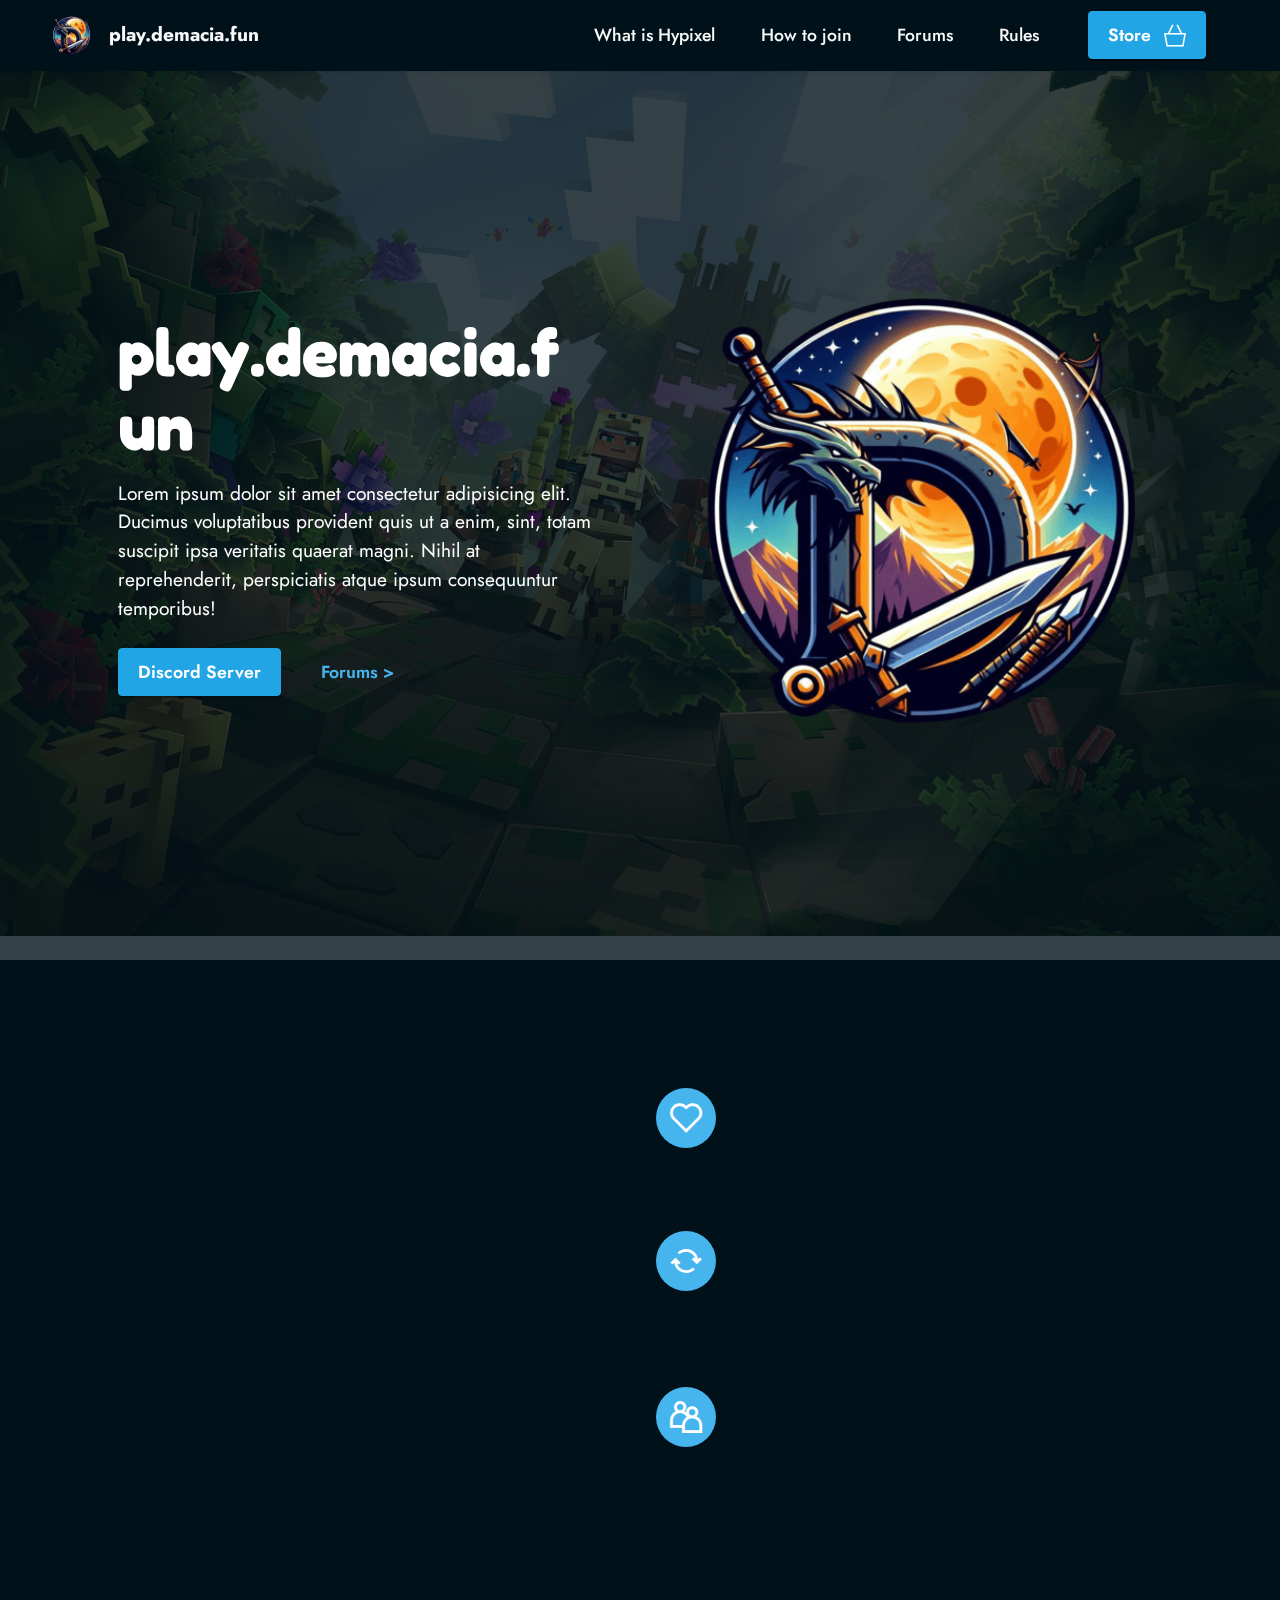
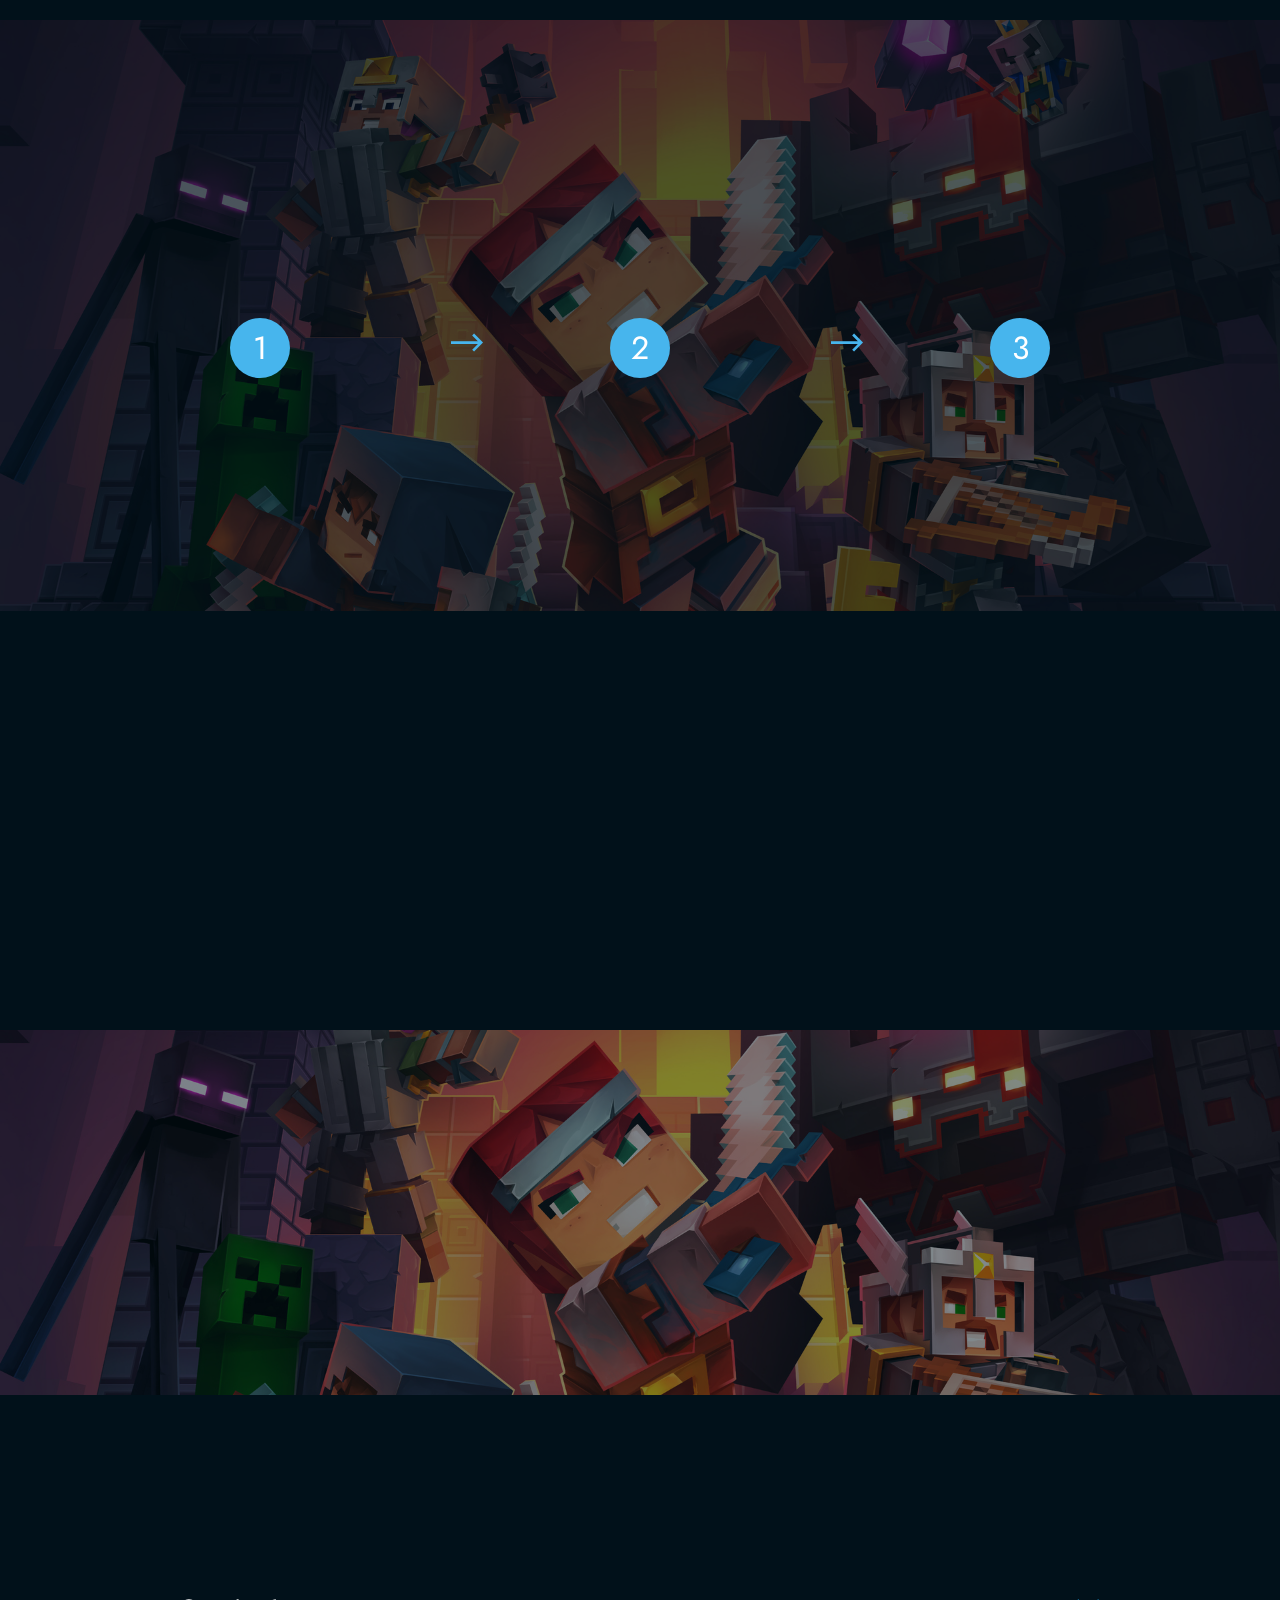
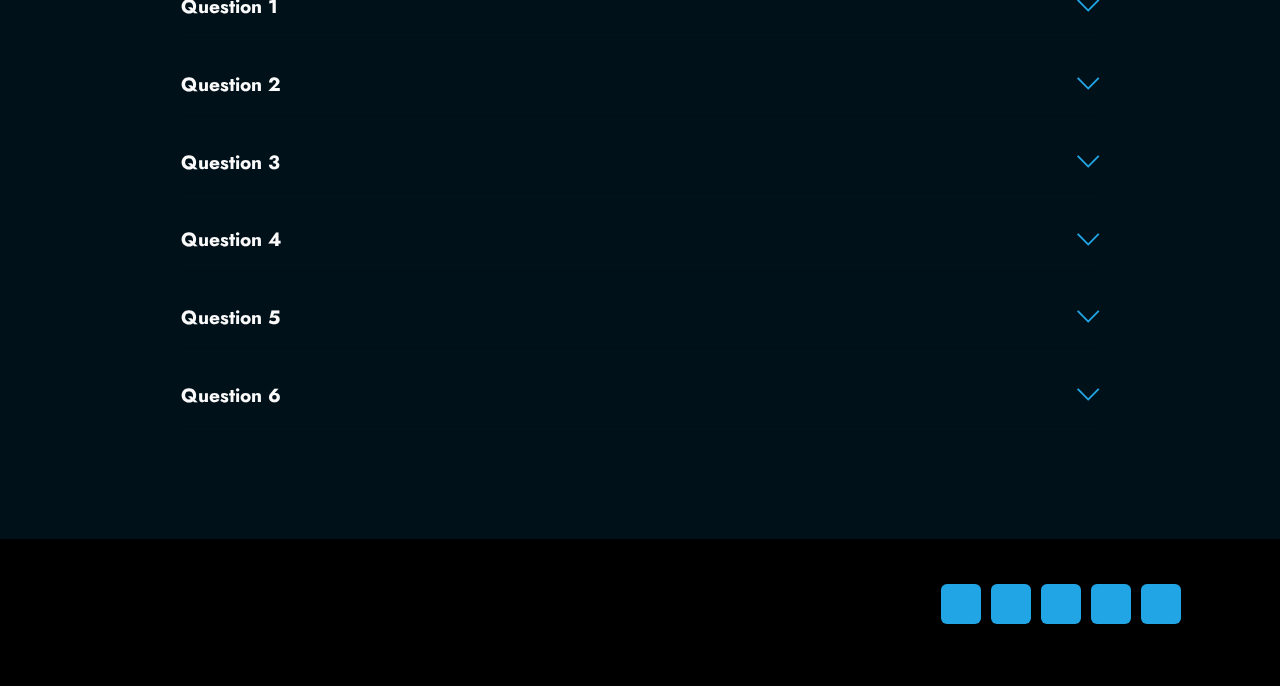
==== index.html @ 9ccab4f4 "change" ====
<!DOCTYPE html>
<html  >
<head>
  
  <meta charset="UTF-8">
  <meta http-equiv="X-UA-Compatible" content="IE=edge">
  
  <meta name="twitter:card" content="summary_large_image"/>
  <meta name="twitter:image:src" content="">
  <meta property="og:image" content="">
  <meta name="twitter:title" content="Home - Demacia SMP">
  <meta name="viewport" content="width=device-width, initial-scale=1, minimum-scale=1">
  <link rel="shortcut icon" href="assets/images/demacia512x.png" type="image/x-icon">
  <meta name="description" content="This is our official Website for the Minecraft Server Demacia SMP! Join now with 1.16-1.21+!">
  
  
  <title>Home - Demacia SMP</title>
  <link rel="stylesheet" href="assets/web/assets/mobirise-icons2/mobirise2.css">
  <link rel="stylesheet" href="assets/web/assets/mobirise-icons/mobirise-icons.css">
  <link rel="stylesheet" href="assets/bootstrap/css/bootstrap.min.css">
  <link rel="stylesheet" href="assets/bootstrap/css/bootstrap-grid.min.css">
  <link rel="stylesheet" href="assets/bootstrap/css/bootstrap-reboot.min.css">
  <link rel="stylesheet" href="assets/parallax/jarallax.css">
  <link rel="stylesheet" href="assets/animatecss/animate.css">
  <link rel="stylesheet" href="assets/dropdown/css/style.css">
  <link rel="stylesheet" href="assets/socicon/css/styles.css">
  <link rel="stylesheet" href="assets/theme/css/style.css">
  <link rel="preload" href="https://fonts.googleapis.com/css?family=Fredoka+One:400&display=swap" as="style" onload="this.onload=null;this.rel='stylesheet'">
  <noscript><link rel="stylesheet" href="https://fonts.googleapis.com/css?family=Fredoka+One:400&display=swap"></noscript>
  <link rel="preload" href="https://fonts.googleapis.com/css?family=Jost:100,200,300,400,500,600,700,800,900,100i,200i,300i,400i,500i,600i,700i,800i,900i&display=swap" as="style" onload="this.onload=null;this.rel='stylesheet'">
  <noscript><link rel="stylesheet" href="https://fonts.googleapis.com/css?family=Jost:100,200,300,400,500,600,700,800,900,100i,200i,300i,400i,500i,600i,700i,800i,900i&display=swap"></noscript>
  <link rel="preload" as="style" href="assets/mobirise/css/mbr-additional.css"><link rel="stylesheet" href="assets/mobirise/css/mbr-additional.css" type="text/css">
  
  
  
  
</head>
<body>
  
  <section data-bs-version="5.1" class="menu menu2 cid-tkbL8n4vab" once="menu" id="menu2-16">
    
    <nav class="navbar navbar-dropdown navbar-fixed-top navbar-expand-lg">
        <div class="container-fluid">
            <div class="navbar-brand">
                <span class="navbar-logo">
                    <a href="#">
                        <img src="assets/images/demacia512x.png" alt="" style="height: 3rem;">
                    </a>
                </span>
                <span class="navbar-caption-wrap"><a class="navbar-caption text-white display-7" href="#">play.demacia.fun</a></span>
            </div>
            <button class="navbar-toggler" type="button" data-toggle="collapse" data-bs-toggle="collapse" data-target="#navbarSupportedContent" data-bs-target="#navbarSupportedContent" aria-controls="navbarNavAltMarkup" aria-expanded="false" aria-label="Toggle navigation">
                <div class="hamburger">
                    <span></span>
                    <span></span>
                    <span></span>
                    <span></span>
                </div>
            </button>
            <div class="collapse navbar-collapse" id="navbarSupportedContent">
                <ul class="navbar-nav nav-dropdown" data-app-modern-menu="true"><li class="nav-item"><a class="nav-link link text-white text-primary display-4" href="index.html#features13-2">What is Hypixel</a></li>
                    <li class="nav-item"><a class="nav-link link text-white text-primary display-4" href="index.html#features24-4">How to join</a></li><li class="nav-item"><a class="nav-link link text-white text-primary display-4" href="https://forum.hypixel.net" target="_blank">Forums</a></li>
                    <li class="nav-item"><a class="nav-link link text-white text-primary display-4" href="rules.html">Rules</a>
                    </li></ul>
                
                <div class="navbar-buttons mbr-section-btn"><a class="btn btn-primary display-4" href="https://site.demacia.fun" target="_blank"><span class="mobi-mbri mobi-mbri-shopping-basket mbr-iconfont mbr-iconfont-btn"></span>Store&nbsp;</a></div>
            </div>
        </div>
    </nav>
</section>

<section data-bs-version="5.1" class="header14 cid-tjqpRpO1sc mbr-fullscreen mbr-parallax-background" id="header14-d">

    

    
    <div class="mbr-overlay" style="opacity: 0.8; background-color: rgb(1, 17, 26);"></div>

    <div class="container">
        <div class="row justify-content-center align-items-center">
            <div class="col-12 col-md-6 image-wrapper">
                <img src="assets/images/demacia512x.png" alt="">
            </div>
            <div class="col-12 col-md">
                <div class="text-wrapper">
                    <h1 class="mbr-section-title mbr-fonts-style mb-3 display-1"><strong>play.demacia.fun</strong></h1>
                    <p class="mbr-text mbr-fonts-style display-7">Lorem ipsum dolor sit amet consectetur adipisicing elit. Ducimus voluptatibus provident quis ut a enim, sint, totam suscipit ipsa veritatis quaerat magni. Nihil at reprehenderit, perspiciatis atque ipsum consequuntur temporibus!</p>
                    <div class="mbr-section-btn mt-3"><a class="btn btn-primary display-4" href="https://discord.com" target="_blank">Discord Server</a>
                        <a class="btn btn-info-outline display-4" href="https://google.com" target="_blank">Forums &gt;</a></div>
                </div>
            </div>
        </div>
    </div>
</section>

<section data-bs-version="5.1" class="features12 cid-tjqffd3dFI" id="features13-2">

    

    
    
    <div class="container">
        <div class="row justify-content-center">
            <div class="col-12 col-lg-6">
                <div class="card-wrapper">
                    <div class="card-box align-left">
                        <h4 class="card-title mbr-fonts-style mb-4 display-2">
                            <strong>What is Hypixel?</strong></h4>
                        <p class="mbr-text mbr-fonts-style mb-4 display-7">Hypixel is a Minecraft server for the Minecraft Java Edition. Lorem ipsum dolor sit amet consectetur adipisicing elit. Ducimus voluptatibus provident quis ut a enim, sint, totam suscipit ipsa veritatis quaerat magni. Nihil at reprehenderit, perspiciatis atque ipsum consequuntur temporibus!&nbsp;<br></p>
                        
                    </div>
                </div>
            </div>
            <div class="col-12 col-lg-6">
                <div class="item mbr-flex">
                    <div class="icon-box">
                        <span class="mbr-iconfont mobi-mbri-hearth mobi-mbri"></span>
                    </div>
                    <div class="text-box">
                        <h4 class="icon-title mbr-black mbr-fonts-style display-7">
                            <strong>User friendly</strong></h4>
                        <h5 class="icon-text mbr-black mbr-fonts-style display-4"><div>Lorem ipsum dolor sit amet consectetur adipisicing elit. Ducimus voluptatibus provident quis ut a enim, sint, totam suscipit ipsa veritatis quaerat magni.&nbsp;</div></h5>
                    </div>
                </div>
                <div class="item mbr-flex">
                    <div class="icon-box">
                        <span class="mbr-iconfont mobi-mbri-update mobi-mbri"></span>
                    </div>
                    <div class="text-box">
                        <h4 class="icon-title mbr-black mbr-fonts-style display-7">
                            <strong>Up to date</strong></h4>
                        <h5 class="icon-text mbr-black mbr-fonts-style display-4">Our servers are up to date and very unique. Join now under hypixel.net</h5>
                    </div>
                </div>
                <div class="item mbr-flex">
                    <div class="icon-box">
                        <span class="mbr-iconfont mobi-mbri-users mobi-mbri"></span>
                    </div>
                    <div class="text-box">
                        <h4 class="icon-title mbr-black mbr-fonts-style display-7">
                            <strong>Fast support</strong></h4>
                        <h5 class="icon-text mbr-black mbr-fonts-style display-4">Lorem ipsum dolor sit amet consectetur adipisicing elit. Ducimus voluptatibus provident quis ut a enim, sint, totam suscipit ipsa veritatis quaerat magni.&nbsp;<div><br></div></h5>
                    </div>
                </div>
            </div>
        </div>
    </div>
</section>

<section data-bs-version="5.1" class="features23 cid-tjqfAD0JSA" id="features24-4">

    

    
    <div class="mbr-overlay" style="opacity: 0.7; background-color: rgb(1, 17, 26);">
    </div>
    <div class="container">
        <div class="row justify-content-center">
            <div class="col-12">
                <div class="card-wrapper mb-4">
                    <div class="card-box align-center">
                        <h4 class="card-title mbr-fonts-style mb-4 display-2">
                            <strong>How to join</strong></h4>
                        <p class="mbr-text mbr-fonts-style mb-4 display-7">
                            Here you can see, how you can join on the Minecraft server.</p>
                        
                    </div>
                </div>
            </div>
            <div class="col-12 col-md-6 col-lg-4">
                <div class="item first mbr-flex p-4">
                    <div class="icon-wrap w-100">
                        <div class="icon-box">
                            <span class="step-number mbr-fonts-style display-5">1</span>
                        </div>
                    </div>

                    <div class="text-box">
                        <h4 class="icon-title card-title mbr-black mbr-fonts-style display-7">
                            <strong>Add the server</strong></h4>
                        <h5 class="mbr-text mbr-black mbr-fonts-style display-4">Go to Multiplayer in Minecraft, then Add Server</h5>
                    </div>
                </div>
                <!-- <span mbr-icon class="mbr-iconfont mobi-mbri-devices mobi-mbri"></span> -->
            </div>
            <div class="col-12 col-md-6 col-lg-4">
                <div class="item mbr-flex p-4">
                    <div class="icon-wrap w-100">
                        <div class="icon-box">
                            <span class="step-number mbr-fonts-style display-5">2</span>
                        </div>
                    </div>
                    <div class="text-box">
                        <h4 class="icon-title card-title mbr-black mbr-fonts-style display-7">
                            <strong>Enter server adress</strong></h4>
                        <h5 class="mbr-text mbr-black mbr-fonts-style display-4">Enter hypixel.net in the server address field and click "Done".</h5>
                    </div>
                </div>
            </div>
            <div class="col-12 col-md-6 col-lg-4">
                <div class="item mbr-flex p-4">
                    <div class="icon-wrap w-100">
                        <div class="icon-box">
                            <span class="step-number mbr-fonts-style display-5">3</span>
                        </div>
                    </div>
                    <div class="text-box">
                        <h4 class="icon-title card-title mbr-black mbr-fonts-style display-7">
                            <strong>You're done!</strong></h4>
                        <h5 class="mbr-text mbr-black mbr-fonts-style display-4">Now you can play on hypixel.net with other players!</h5>
                    </div>
                </div>
            </div>
            
            
            
            
            
        </div>
    </div>
</section>

<section data-bs-version="5.1" class="content7 cid-tjqfrB7rtr" id="content7-3">
    
    <div class="container">
        <div class="row justify-content-center">
            <div class="col-12 col-md-10">
                <blockquote>
                <h5 class="mbr-section-title mbr-fonts-style mb-2 display-7"><strong>Story about Hypixel</strong></h5>
                <p class="mbr-text mbr-fonts-style display-4">Lorem ipsum dolor sit amet consectetur adipisicing elit. Ducimus voluptatibus provident quis ut a enim, sint, totam suscipit ipsa veritatis quaerat magni. Nihil at reprehenderit, perspiciatis atque ipsum consequuntur temporibus!&nbsp;  Lorem ipsum dolor sit amet consectetur adipisicing elit. Ducimus voluptatibus provident quis ut a enim, sint, totam suscipit ipsa veritatis quaerat magni. Nihil at reprehenderit.<br></p></blockquote>
            </div>
        </div>
    </div>
</section>

<section data-bs-version="5.1" class="info1 cid-tjqN7jdkCu" id="info1-11">
    

    
    <div class="mbr-overlay" style="opacity: 0.5; background-color: rgb(1, 17, 26);"></div>
    <div class="align-center container">
        <div class="row justify-content-center">
            <div class="col-12 col-lg-8">
                <h3 class="mbr-section-title mb-4 mbr-fonts-style display-1">
                    <strong>Join our Discord Server&nbsp;</strong></h3>
                
                <div class="mbr-section-btn"><a class="btn btn-primary display-4" href="https://discord.com" target="_blank">Discord Server</a></div>
            </div>
        </div>
    </div>
</section>

<section data-bs-version="5.1" class="content16 cid-tjqfD1HjQw" id="content16-5">

    

    
    
    <div class="container">
        <div class="row justify-content-center">
            <div class="col-12 col-md-10">
                <div class="mbr-section-head align-center mb-4">
                    <h3 class="mbr-section-title mb-0 mbr-fonts-style display-2"><strong>FAQ</strong></h3>
                    
                </div>
                <div id="bootstrap-accordion_6" class="panel-group accordionStyles accordion" role="tablist" aria-multiselectable="true">
                    <div class="card mb-3">
                        <div class="card-header" role="tab" id="headingOne">
                            <a role="button" class="panel-title collapsed" data-toggle="collapse" data-bs-toggle="collapse" data-core="" href="#collapse1_6" aria-expanded="false" aria-controls="collapse1">
                                <h6 class="panel-title-edit mbr-fonts-style mb-0 display-7"><strong>Question 1</strong></h6>
                                <span class="sign mbr-iconfont mbri-arrow-down"></span>
                            </a>
                        </div>
                        <div id="collapse1_6" class="panel-collapse noScroll collapse" role="tabpanel" aria-labelledby="headingOne" data-parent="#accordion" data-bs-parent="#bootstrap-accordion_6">
                            <div class="panel-body">
                                <p class="mbr-fonts-style panel-text display-4">Lorem ipsum dolor sit amet consectetur adipisicing elit. Ducimus voluptatibus provident quis ut a enim, sint, totam suscipit ipsa veritatis quaerat magni. Nihil at reprehenderit, perspiciatis atque ipsum consequuntur temporibus!</p>
                            </div>
                        </div>
                    </div>
                    <div class="card mb-3">
                        <div class="card-header" role="tab" id="headingOne">
                            <a role="button" class="panel-title collapsed" data-toggle="collapse" data-bs-toggle="collapse" data-core="" href="#collapse2_6" aria-expanded="false" aria-controls="collapse2">
                                <h6 class="panel-title-edit mbr-fonts-style mb-0 display-7"><strong>Question 2</strong></h6>
                                <span class="sign mbr-iconfont mbri-arrow-down"></span>
                            </a>
                        </div>
                        <div id="collapse2_6" class="panel-collapse noScroll collapse" role="tabpanel" aria-labelledby="headingOne" data-parent="#accordion" data-bs-parent="#bootstrap-accordion_6">
                            <div class="panel-body">
                                <p class="mbr-fonts-style panel-text display-4">
                                    Lorem ipsum dolor sit amet consectetur adipisicing elit. Ducimus voluptatibus provident quis ut a enim, sint, totam suscipit ipsa veritatis quaerat magni. Nihil at reprehenderit, perspiciatis atque ipsum consequuntur temporibus!</p>
                            </div>
                        </div>
                    </div>
                    <div class="card mb-3">
                        <div class="card-header" role="tab" id="headingOne">
                            <a role="button" class="panel-title collapsed" data-toggle="collapse" data-bs-toggle="collapse" data-core="" href="#collapse3_6" aria-expanded="false" aria-controls="collapse3">
                                <h6 class="panel-title-edit mbr-fonts-style mb-0 display-7"><strong>Question 3</strong></h6>
                                <span class="sign mbr-iconfont mbri-arrow-down"></span>
                            </a>
                        </div>
                        <div id="collapse3_6" class="panel-collapse noScroll collapse" role="tabpanel" aria-labelledby="headingOne" data-parent="#accordion" data-bs-parent="#bootstrap-accordion_6">
                            <div class="panel-body">
                                <p class="mbr-fonts-style panel-text display-4">
                                    Lorem ipsum dolor sit amet consectetur adipisicing elit. Ducimus voluptatibus provident quis ut a enim, sint, totam suscipit ipsa veritatis quaerat magni. Nihil at reprehenderit, perspiciatis atque ipsum consequuntur temporibus!</p>
                            </div>
                        </div>
                    </div>
                    <div class="card mb-3">
                        <div class="card-header" role="tab" id="headingOne">
                            <a role="button" class="panel-title collapsed" data-toggle="collapse" data-bs-toggle="collapse" data-core="" href="#collapse4_6" aria-expanded="false" aria-controls="collapse4">
                                <h6 class="panel-title-edit mbr-fonts-style mb-0 display-7"><strong>Question 4</strong></h6>
                                <span class="sign mbr-iconfont mbri-arrow-down"></span>
                            </a>
                        </div>
                        <div id="collapse4_6" class="panel-collapse noScroll collapse" role="tabpanel" aria-labelledby="headingOne" data-parent="#accordion" data-bs-parent="#bootstrap-accordion_6">
                            <div class="panel-body">
                                <p class="mbr-fonts-style panel-text display-4">
                                    Lorem ipsum dolor sit amet consectetur adipisicing elit. Ducimus voluptatibus provident quis ut a enim, sint, totam suscipit ipsa veritatis quaerat magni. Nihil at reprehenderit, perspiciatis atque ipsum consequuntur temporibus!</p>
                            </div>
                        </div>
                    </div>
                    <div class="card mb-3">
                        <div class="card-header" role="tab" id="headingOne">
                            <a role="button" class="panel-title collapsed" data-toggle="collapse" data-bs-toggle="collapse" data-core="" href="#collapse5_6" aria-expanded="false" aria-controls="collapse5">
                                <h6 class="panel-title-edit mbr-fonts-style mb-0 display-7"><strong>Question 5</strong></h6>
                                <span class="sign mbr-iconfont mbri-arrow-down"></span>
                            </a>
                        </div>
                        <div id="collapse5_6" class="panel-collapse noScroll collapse" role="tabpanel" aria-labelledby="headingOne" data-parent="#accordion" data-bs-parent="#bootstrap-accordion_6">
                            <div class="panel-body">
                                <p class="mbr-fonts-style panel-text display-4">
                                    Lorem ipsum dolor sit amet consectetur adipisicing elit. Ducimus voluptatibus provident quis ut a enim, sint, totam suscipit ipsa veritatis quaerat magni. Nihil at reprehenderit, perspiciatis atque ipsum consequuntur temporibus!</p>
                            </div>
                        </div>
                    </div>
                    <div class="card mb-3">
                        <div class="card-header" role="tab" id="headingOne">
                            <a role="button" class="panel-title collapsed" data-toggle="collapse" data-bs-toggle="collapse" data-core="" href="#collapse6_6" aria-expanded="false" aria-controls="collapse6">
                                <h6 class="panel-title-edit mbr-fonts-style mb-0 display-7"><strong>Question 6</strong></h6>
                                <span class="sign mbr-iconfont mbri-arrow-down"></span>
                            </a>
                        </div>
                        <div id="collapse6_6" class="panel-collapse noScroll collapse" role="tabpanel" aria-labelledby="headingOne" data-parent="#accordion" data-bs-parent="#bootstrap-accordion_6">
                            <div class="panel-body">
                                <p class="mbr-fonts-style panel-text display-4">
                                    Lorem ipsum dolor sit amet consectetur adipisicing elit. Ducimus voluptatibus provident quis ut a enim, sint, totam suscipit ipsa veritatis quaerat magni. Nihil at reprehenderit, perspiciatis atque ipsum consequuntur temporibus!</p>
                            </div>
                        </div>
                    </div>
                </div>
            </div>
        </div>
    </div>
</section>

<section data-bs-version="5.1" class="footer1 cid-tkbGMWG3Nn" once="footer" id="footer01-15">
    
    
    <div class="container">
        <div class="row justify-content-center">
            <div class="col-md-12 col-lg-6 my-auto px-4 align-left">
                <p class="mbr-text text-grey mb-0 mbr-fonts-style display-7">
                    © Copyright 2022 <strong>Hypixel</strong>. All rights reserved.<br><a href="imprint.html" class="text-primary" target="_blank">Imprint </a>| <a href="privacy.html" class="text-primary" target="_blank">Privacy </a>| <a href="tos.html" class="text-primary" target="_blank">Terms of Service</a></p>
            </div>
            <div class="col-md-12 col-lg-6 px-4 align-right">
                <div class="social-list">
                    <div class="soc-item">
                        <a href="https://twitter.com" target="_blank">
                            <span class="mbr-iconfont mbr-iconfont-social socicon-twitter socicon"></span>
                        </a>
                    </div>
                    <div class="soc-item">
                        <a href="https://tiktok.com" target="_blank">
                            <span class="mbr-iconfont mbr-iconfont-social socicon-tiktok socicon"></span>
                        </a>
                    </div>
                    <div class="soc-item">
                        <a href="https://youtube.com" target="_blank">
                            <span class="mbr-iconfont mbr-iconfont-social socicon-youtube socicon"></span>
                        </a>
                    </div>
                    <div class="soc-item">
                        <a href="https://instagram.com" target="_blank">
                            <span class="mbr-iconfont mbr-iconfont-social socicon-instagram socicon"></span>
                        </a>
                    </div>
                    <div class="soc-item">
                        <a href="https://discord.com" target="_blank">
                            <span class="mbr-iconfont mbr-iconfont-social socicon-discord socicon"></span>
                        </a>
                    </div>

                    

                    

                    
                </div>
            </div>
        </div>
    </div>
</section>


<script src="assets/bootstrap/js/bootstrap.bundle.min.js"></script>
  <script src="assets/parallax/jarallax.js"></script>
  <script src="assets/smoothscroll/smooth-scroll.js"></script>
  <script src="assets/ytplayer/index.js"></script>
  <script src="assets/mbr-switch-arrow/mbr-switch-arrow.js"></script>
  <script src="assets/dropdown/js/navbar-dropdown.js"></script>
  <script src="assets/theme/js/script.js"></script>
  
  
  
  <input name="animation" type="hidden">
  </body>
</html>
---- assets/web/assets/mobirise-icons2/mobirise2.css ----
@font-face {
  font-family: 'Moririse2';
  font-display: swap;
  src:  url('mobirise2.eot?f2bix4');
  src:  url('mobirise2.eot?f2bix4#iefix') format('embedded-opentype'),
    url('mobirise2.ttf?f2bix4') format('truetype'),
    url('mobirise2.woff?f2bix4') format('woff'),
    url('mobirise2.svg?f2bix4#mobirise2') format('svg');
  font-weight: normal;
  font-style: normal;
}

[class^="mobi-"], [class*=" mobi-"] {
  /* use !important to prevent issues with browser extensions that change fonts */
  font-family: 'Moririse2' !important;
  speak: none;
  font-style: normal;
  font-weight: normal;
  font-variant: normal;
  text-transform: none;
  line-height: 1;

  /* Better Font Rendering =========== */
  -webkit-font-smoothing: antialiased;
  -moz-osx-font-smoothing: grayscale;
}

.mobi-mbri-add-submenu:before {
  content: "\e900";
}
.mobi-mbri-alert:before {
  content: "\e901";
}
.mobi-mbri-align-center:before {
  content: "\e902";
}
.mobi-mbri-align-justify:before {
  content: "\e903";
}
.mobi-mbri-align-left:before {
  content: "\e904";
}
.mobi-mbri-align-right:before {
  content: "\e905";
}
.mobi-mbri-android:before {
  content: "\e906";
}
.mobi-mbri-apple:before {
  content: "\e907";
}
.mobi-mbri-arrow-down:before {
  content: "\e908";
}
.mobi-mbri-arrow-next:before {
  content: "\e909";
}
.mobi-mbri-arrow-prev:before {
  content: "\e90a";
}
.mobi-mbri-arrow-up:before {
  content: "\e90b";
}
.mobi-mbri-bold:before {
  content: "\e90c";
}
.mobi-mbri-bookmark:before {
  content: "\e90d";
}
.mobi-mbri-bootstrap:before {
  content: "\e90e";
}
.mobi-mbri-briefcase:before {
  content: "\e90f";
}
.mobi-mbri-browse:before {
  content: "\e910";
}
.mobi-mbri-bulleted-list:before {
  content: "\e911";
}
.mobi-mbri-calendar:before {
  content: "\e912";
}
.mobi-mbri-camera:before {
  content: "\e913";
}
.mobi-mbri-cart-add:before {
  content: "\e914";
}
.mobi-mbri-cart-full:before {
  content: "\e915";
}
.mobi-mbri-cash:before {
  content: "\e916";
}
.mobi-mbri-change-style:before {
  content: "\e917";
}
.mobi-mbri-chat:before {
  content: "\e918";
}
.mobi-mbri-clock:before {
  content: "\e919";
}
.mobi-mbri-close:before {
  content: "\e91a";
}
.mobi-mbri-cloud:before {
  content: "\e91b";
}
.mobi-mbri-code:before {
  content: "\e91c";
}
.mobi-mbri-contact-form:before {
  content: "\e91d";
}
.mobi-mbri-credit-card:before {
  content: "\e91e";
}
.mobi-mbri-cursor-click:before {
  content: "\e91f";
}
.mobi-mbri-cust-feedback:before {
  content: "\e920";
}
.mobi-mbri-database:before {
  content: "\e921";
}
.mobi-mbri-delivery:before {
  content: "\e922";
}
.mobi-mbri-desktop:before {
  content: "\e923";
}
.mobi-mbri-devices:before {
  content: "\e924";
}
.mobi-mbri-down:before {
  content: "\e925";
}
.mobi-mbri-download-2:before {
  content: "\e926";
}
.mobi-mbri-download:before {
  content: "\e927";
}
.mobi-mbri-drag-n-drop-2:before {
  content: "\e928";
}
.mobi-mbri-drag-n-drop:before {
  content: "\e929";
}
.mobi-mbri-edit-2:before {
  content: "\e92a";
}
.mobi-mbri-edit:before {
  content: "\e92b";
}
.mobi-mbri-error:before {
  content: "\e92c";
}
.mobi-mbri-extension:before {
  content: "\e92d";
}
.mobi-mbri-features:before {
  content: "\e92e";
}
.mobi-mbri-file:before {
  content: "\e92f";
}
.mobi-mbri-flag:before {
  content: "\e930";
}
.mobi-mbri-folder:before {
  content: "\e931";
}
.mobi-mbri-gift:before {
  content: "\e932";
}
.mobi-mbri-github:before {
  content: "\e933";
}
.mobi-mbri-globe-2:before {
  content: "\e934";
}
.mobi-mbri-globe:before {
  content: "\e935";
}
.mobi-mbri-growing-chart:before {
  content: "\e936";
}
.mobi-mbri-hearth:before {
  content: "\e937";
}
.mobi-mbri-help:before {
  content: "\e938";
}
.mobi-mbri-home:before {
  content: "\e939";
}
.mobi-mbri-hot-cup:before {
  content: "\e93a";
}
.mobi-mbri-idea:before {
  content: "\e93b";
}
.mobi-mbri-image-gallery:before {
  content: "\e93c";
}
.mobi-mbri-image-slider:before {
  content: "\e93d";
}
.mobi-mbri-info:before {
  content: "\e93e";
}
.mobi-mbri-italic:before {
  content: "\e93f";
}
.mobi-mbri-key:before {
  content: "\e940";
}
.mobi-mbri-laptop:before {
  content: "\e941";
}
.mobi-mbri-layers:before {
  content: "\e942";
}
.mobi-mbri-left-right:before {
  content: "\e943";
}
.mobi-mbri-left:before {
  content: "\e944";
}
.mobi-mbri-letter:before {
  content: "\e945";
}
.mobi-mbri-like:before {
  content: "\e946";
}
.mobi-mbri-link:before {
  content: "\e947";
}
.mobi-mbri-lock:before {
  content: "\e948";
}
.mobi-mbri-login:before {
  content: "\e949";
}
.mobi-mbri-logout:before {
  content: "\e94a";
}
.mobi-mbri-magic-stick:before {
  content: "\e94b";
}
.mobi-mbri-map-pin:before {
  content: "\e94c";
}
.mobi-mbri-menu:before {
  content: "\e94d";
}
.mobi-mbri-mobile-2:before {
  content: "\e94e";
}
.mobi-mbri-mobile-horizontal:before {
  content: "\e94f";
}
.mobi-mbri-mobile:before {
  content: "\e950";
}
.mobi-mbri-mobirise:before {
  content: "\e951";
}
.mobi-mbri-more-horizontal:before {
  content: "\e952";
}
.mobi-mbri-more-vertical:before {
  content: "\e953";
}
.mobi-mbri-music:before {
  content: "\e954";
}
.mobi-mbri-new-file:before {
  content: "\e955";
}
.mobi-mbri-numbered-list:before {
  content: "\e956";
}
.mobi-mbri-opened-folder:before {
  content: "\e957";
}
.mobi-mbri-pages:before {
  content: "\e958";
}
.mobi-mbri-paper-plane:before {
  content: "\e959";
}
.mobi-mbri-paperclip:before {
  content: "\e95a";
}
.mobi-mbri-phone:before {
  content: "\e95b";
}
.mobi-mbri-photo:before {
  content: "\e95c";
}
.mobi-mbri-photos:before {
  content: "\e95d";
}
.mobi-mbri-pin:before {
  content: "\e95e";
}
.mobi-mbri-play:before {
  content: "\e95f";
}
.mobi-mbri-plus:before {
  content: "\e960";
}
.mobi-mbri-preview:before {
  content: "\e961";
}
.mobi-mbri-print:before {
  content: "\e962";
}
.mobi-mbri-protect:before {
  content: "\e963";
}
.mobi-mbri-question:before {
  content: "\e964";
}
.mobi-mbri-quote-left:before {
  content: "\e965";
}
.mobi-mbri-quote-right:before {
  content: "\e966";
}
.mobi-mbri-redo:before {
  content: "\e967";
}
.mobi-mbri-refresh:before {
  content: "\e968";
}
.mobi-mbri-responsive-2:before {
  content: "\e969";
}
.mobi-mbri-responsive:before {
  content: "\e96a";
}
.mobi-mbri-right:before {
  content: "\e96b";
}
.mobi-mbri-rocket:before {
  content: "\e96c";
}
.mobi-mbri-sad-face:before {
  content: "\e96d";
}
.mobi-mbri-sale:before {
  content: "\e96e";
}
.mobi-mbri-save:before {
  content: "\e96f";
}
.mobi-mbri-search:before {
  content: "\e970";
}
.mobi-mbri-setting-2:before {
  content: "\e971";
}
.mobi-mbri-setting-3:before {
  content: "\e972";
}
.mobi-mbri-setting:before {
  content: "\e973";
}
.mobi-mbri-share:before {
  content: "\e974";
}
.mobi-mbri-shopping-bag:before {
  content: "\e975";
}
.mobi-mbri-shopping-basket:before {
  content: "\e976";
}
.mobi-mbri-shopping-cart:before {
  content: "\e977";
}
.mobi-mbri-sites:before {
  content: "\e978";
}
.mobi-mbri-smile-face:before {
  content: "\e979";
}
.mobi-mbri-speed:before {
  content: "\e97a";
}
.mobi-mbri-star:before {
  content: "\e97b";
}
.mobi-mbri-success:before {
  content: "\e97c";
}
.mobi-mbri-sun:before {
  content: "\e97d";
}
.mobi-mbri-sun2:before {
  content: "\e97e";
}
.mobi-mbri-tablet-vertical:before {
  content: "\e97f";
}
.mobi-mbri-tablet:before {
  content: "\e980";
}
.mobi-mbri-target:before {
  content: "\e981";
}
.mobi-mbri-timer:before {
  content: "\e982";
}
.mobi-mbri-to-ftp:before {
  content: "\e983";
}
.mobi-mbri-to-local-drive:before {
  content: "\e984";
}
.mobi-mbri-touch-swipe:before {
  content: "\e985";
}
.mobi-mbri-touch:before {
  content: "\e986";
}
.mobi-mbri-trash:before {
  content: "\e987";
}
.mobi-mbri-underline:before {
  content: "\e988";
}
.mobi-mbri-undo:before {
  content: "\e989";
}
.mobi-mbri-unlink:before {
  content: "\e98a";
}
.mobi-mbri-unlock:before {
  content: "\e98b";
}
.mobi-mbri-up-down:before {
  content: "\e98c";
}
.mobi-mbri-up:before {
  content: "\e98d";
}
.mobi-mbri-update:before {
  content: "\e98e";
}
.mobi-mbri-upload-2:before {
  content: "\e98f";
}
.mobi-mbri-upload:before {
  content: "\e990";
}
.mobi-mbri-user-2:before {
  content: "\e991";
}
.mobi-mbri-user:before {
  content: "\e992";
}
.mobi-mbri-users:before {
  content: "\e993";
}
.mobi-mbri-video-play:before {
  content: "\e994";
}
.mobi-mbri-video:before {
  content: "\e995";
}
.mobi-mbri-watch:before {
  content: "\e996";
}
.mobi-mbri-website-theme-2:before {
  content: "\e997";
}
.mobi-mbri-website-theme:before {
  content: "\e998";
}
.mobi-mbri-wifi:before {
  content: "\e999";
}
.mobi-mbri-windows:before {
  content: "\e99a";
}
.mobi-mbri-zoom-in:before {
  content: "\e99b";
}
.mobi-mbri-zoom-out:before {
  content: "\e99c";
}
---- assets/web/assets/mobirise-icons/mobirise-icons.css ----
@font-face {
  font-family: 'MobiriseIcons';
  src:  url('mobirise-icons.eot?spat4u');
  src:  url('mobirise-icons.eot?spat4u#iefix') format('embedded-opentype'),
    url('mobirise-icons.ttf?spat4u') format('truetype'),
    url('mobirise-icons.woff?spat4u') format('woff'),
    url('mobirise-icons.svg?spat4u#MobiriseIcons') format('svg');
  font-weight: normal;
  font-style: normal;
  font-display: swap;
}

[class^="mbri-"], [class*=" mbri-"] {
  /* use !important to prevent issues with browser extensions that change fonts */
  font-family: MobiriseIcons !important;
  speak: none;
  font-style: normal;
  font-weight: normal;
  font-variant: normal;
  text-transform: none;
  line-height: 1;

  /* Better Font Rendering =========== */
  -webkit-font-smoothing: antialiased;
  -moz-osx-font-smoothing: grayscale;
}

.mbri-add-submenu:before {
  content: "\e900";
}
.mbri-alert:before {
  content: "\e901";
}
.mbri-align-center:before {
  content: "\e902";
}
.mbri-align-justify:before {
  content: "\e903";
}
.mbri-align-left:before {
  content: "\e904";
}
.mbri-align-right:before {
  content: "\e905";
}
.mbri-android:before {
  content: "\e906";
}
.mbri-apple:before {
  content: "\e907";
}
.mbri-arrow-down:before {
  content: "\e908";
}
.mbri-arrow-next:before {
  content: "\e909";
}
.mbri-arrow-prev:before {
  content: "\e90a";
}
.mbri-arrow-up:before {
  content: "\e90b";
}
.mbri-bold:before {
  content: "\e90c";
}
.mbri-bookmark:before {
  content: "\e90d";
}
.mbri-bootstrap:before {
  content: "\e90e";
}
.mbri-briefcase:before {
  content: "\e90f";
}
.mbri-browse:before {
  content: "\e910";
}
.mbri-bulleted-list:before {
  content: "\e911";
}
.mbri-calendar:before {
  content: "\e912";
}
.mbri-camera:before {
  content: "\e913";
}
.mbri-cart-add:before {
  content: "\e914";
}
.mbri-cart-full:before {
  content: "\e915";
}
.mbri-cash:before {
  content: "\e916";
}
.mbri-change-style:before {
  content: "\e917";
}
.mbri-chat:before {
  content: "\e918";
}
.mbri-clock:before {
  content: "\e919";
}
.mbri-close:before {
  content: "\e91a";
}
.mbri-cloud:before {
  content: "\e91b";
}
.mbri-code:before {
  content: "\e91c";
}
.mbri-contact-form:before {
  content: "\e91d";
}
.mbri-credit-card:before {
  content: "\e91e";
}
.mbri-cursor-click:before {
  content: "\e91f";
}
.mbri-cust-feedback:before {
  content: "\e920";
}
.mbri-database:before {
  content: "\e921";
}
.mbri-delivery:before {
  content: "\e922";
}
.mbri-desktop:before {
  content: "\e923";
}
.mbri-devices:before {
  content: "\e924";
}
.mbri-down:before {
  content: "\e925";
}
.mbri-download:before {
  content: "\e989";
}
.mbri-drag-n-drop:before {
  content: "\e927";
}
.mbri-drag-n-drop2:before {
  content: "\e928";
}
.mbri-edit:before {
  content: "\e929";
}
.mbri-edit2:before {
  content: "\e92a";
}
.mbri-error:before {
  content: "\e92b";
}
.mbri-extension:before {
  content: "\e92c";
}
.mbri-features:before {
  content: "\e92d";
}
.mbri-file:before {
  content: "\e92e";
}
.mbri-flag:before {
  content: "\e92f";
}
.mbri-folder:before {
  content: "\e930";
}
.mbri-gift:before {
  content: "\e931";
}
.mbri-github:before {
  content: "\e932";
}
.mbri-globe:before {
  content: "\e933";
}
.mbri-globe-2:before {
  content: "\e934";
}
.mbri-growing-chart:before {
  content: "\e935";
}
.mbri-hearth:before {
  content: "\e936";
}
.mbri-help:before {
  content: "\e937";
}
.mbri-home:before {
  content: "\e938";
}
.mbri-hot-cup:before {
  content: "\e939";
}
.mbri-idea:before {
  content: "\e93a";
}
.mbri-image-gallery:before {
  content: "\e93b";
}
.mbri-image-slider:before {
  content: "\e93c";
}
.mbri-info:before {
  content: "\e93d";
}
.mbri-italic:before {
  content: "\e93e";
}
.mbri-key:before {
  content: "\e93f";
}
.mbri-laptop:before {
  content: "\e940";
}
.mbri-layers:before {
  content: "\e941";
}
.mbri-left-right:before {
  content: "\e942";
}
.mbri-left:before {
  content: "\e943";
}
.mbri-letter:before {
  content: "\e944";
}
.mbri-like:before {
  content: "\e945";
}
.mbri-link:before {
  content: "\e946";
}
.mbri-lock:before {
  content: "\e947";
}
.mbri-login:before {
  content: "\e948";
}
.mbri-logout:before {
  content: "\e949";
}
.mbri-magic-stick:before {
  content: "\e94a";
}
.mbri-map-pin:before {
  content: "\e94b";
}
.mbri-menu:before {
  content: "\e94c";
}
.mbri-mobile:before {
  content: "\e94d";
}
.mbri-mobile2:before {
  content: "\e94e";
}
.mbri-mobirise:before {
  content: "\e94f";
}
.mbri-more-horizontal:before {
  content: "\e950";
}
.mbri-more-vertical:before {
  content: "\e951";
}
.mbri-music:before {
  content: "\e952";
}
.mbri-new-file:before {
  content: "\e953";
}
.mbri-numbered-list:before {
  content: "\e954";
}
.mbri-opened-folder:before {
  content: "\e955";
}
.mbri-pages:before {
  content: "\e956";
}
.mbri-paper-plane:before {
  content: "\e957";
}
.mbri-paperclip:before {
  content: "\e958";
}
.mbri-photo:before {
  content: "\e959";
}
.mbri-photos:before {
  content: "\e95a";
}
.mbri-pin:before {
  content: "\e95b";
}
.mbri-play:before {
  content: "\e95c";
}
.mbri-plus:before {
  content: "\e95d";
}
.mbri-preview:before {
  content: "\e95e";
}
.mbri-print:before {
  content: "\e95f";
}
.mbri-protect:before {
  content: "\e960";
}
.mbri-question:before {
  content: "\e961";
}
.mbri-quote-left:before {
  content: "\e962";
}
.mbri-quote-right:before {
  content: "\e963";
}
.mbri-refresh:before {
  content: "\e964";
}
.mbri-responsive:before {
  content: "\e965";
}
.mbri-right:before {
  content: "\e966";
}
.mbri-rocket:before {
  content: "\e967";
}
.mbri-sad-face:before {
  content: "\e968";
}
.mbri-sale:before {
  content: "\e969";
}
.mbri-save:before {
  content: "\e96a";
}
.mbri-search:before {
  content: "\e96b";
}
.mbri-setting:before {
  content: "\e96c";
}
.mbri-setting2:before {
  content: "\e96d";
}
.mbri-setting3:before {
  content: "\e96e";
}
.mbri-share:before {
  content: "\e96f";
}
.mbri-shopping-bag:before {
  content: "\e970";
}
.mbri-shopping-basket:before {
  content: "\e971";
}
.mbri-shopping-cart:before {
  content: "\e972";
}
.mbri-sites:before {
  content: "\e973";
}
.mbri-smile-face:before {
  content: "\e974";
}
.mbri-speed:before {
  content: "\e975";
}
.mbri-star:before {
  content: "\e976";
}
.mbri-success:before {
  content: "\e977";
}
.mbri-sun:before {
  content: "\e978";
}
.mbri-sun2:before {
  content: "\e979";
}
.mbri-tablet:before {
  content: "\e97a";
}
.mbri-tablet-vertical:before {
  content: "\e97b";
}
.mbri-target:before {
  content: "\e97c";
}
.mbri-timer:before {
  content: "\e97d";
}
.mbri-to-ftp:before {
  content: "\e97e";
}
.mbri-to-local-drive:before {
  content: "\e97f";
}
.mbri-touch-swipe:before {
  content: "\e980";
}
.mbri-touch:before {
  content: "\e981";
}
.mbri-trash:before {
  content: "\e982";
}
.mbri-underline:before {
  content: "\e983";
}
.mbri-unlink:before {
  content: "\e984";
}
.mbri-unlock:before {
  content: "\e985";
}
.mbri-up-down:before {
  content: "\e986";
}
.mbri-up:before {
  content: "\e987";
}
.mbri-update:before {
  content: "\e988";
}
.mbri-upload:before {
 content: "\e926"; 
}
.mbri-user:before {
  content: "\e98a";
}
.mbri-user2:before {
  content: "\e98b";
}
.mbri-users:before {
  content: "\e98c";
}
.mbri-video:before {
  content: "\e98d";
}
.mbri-video-play:before {
  content: "\e98e";
}
.mbri-watch:before {
  content: "\e98f";
}
.mbri-website-theme:before {
  content: "\e990";
}
.mbri-wifi:before {
  content: "\e991";
}
.mbri-windows:before {
  content: "\e992";
}
.mbri-zoom-out:before {
  content: "\e993";
}
.mbri-redo:before {
  content: "\e994";
}
.mbri-undo:before {
  content: "\e995";
}
---- assets/parallax/jarallax.css ----
.jarallax {
    position: relative;
    z-index: 0;
}
.jarallax > .jarallax-img {
    position: absolute;
    object-fit: cover;
    /* support for plugin https://github.com/bfred-it/object-fit-images */
    font-family: 'object-fit: cover;';
    top: 0;
    left: 0;
    width: 100%;
    height: 100%;
    z-index: -1;
}
---- assets/dropdown/css/style.css ----
.navbar-dropdown {
  left: 0;
  padding: 0;
  position: absolute;
  right: 0;
  top: 0;
  transition: all 0.45s ease;
  z-index: 1030;
  background: #282828; }
  .navbar-dropdown .navbar-logo {
    margin-right: 0.8rem;
    transition: margin 0.3s ease-in-out;
    vertical-align: middle; }
    .navbar-dropdown .navbar-logo img {
      height: 3.125rem;
      transition: all 0.3s ease-in-out; }
    .navbar-dropdown .navbar-logo.mbr-iconfont {
      font-size: 3.125rem;
      line-height: 3.125rem; }
  .navbar-dropdown .navbar-caption {
    font-weight: 700;
    white-space: normal;
    vertical-align: -4px;
    line-height: 3.125rem !important; }
    .navbar-dropdown .navbar-caption, .navbar-dropdown .navbar-caption:hover {
      color: inherit;
      text-decoration: none; }
  .navbar-dropdown .mbr-iconfont + .navbar-caption {
    vertical-align: -1px; }
  .navbar-dropdown.navbar-fixed-top {
    position: fixed; }
  .navbar-dropdown .navbar-brand span {
    vertical-align: -4px; }
  .navbar-dropdown.bg-color.transparent {
    background: none; }
  .navbar-dropdown.navbar-short .navbar-brand {
    padding: 0.625rem 0; }
    .navbar-dropdown.navbar-short .navbar-brand span {
      vertical-align: -1px; }
  .navbar-dropdown.navbar-short .navbar-caption {
    line-height: 2.375rem !important;
    vertical-align: -2px; }
  .navbar-dropdown.navbar-short .navbar-logo {
    margin-right: 0.5rem; }
    .navbar-dropdown.navbar-short .navbar-logo img {
      height: 2.375rem; }
    .navbar-dropdown.navbar-short .navbar-logo.mbr-iconfont {
      font-size: 2.375rem;
      line-height: 2.375rem; }
  .navbar-dropdown.navbar-short .mbr-table-cell {
    height: 3.625rem; }
  .navbar-dropdown .navbar-close {
    left: 0.6875rem;
    position: fixed;
    top: 0.75rem;
    z-index: 1000; }
  .navbar-dropdown .hamburger-icon {
    content: "";
    display: inline-block;
    vertical-align: middle;
    width: 16px;
    -webkit-box-shadow: 0 -6px 0 1px #282828,0 0 0 1px #282828,0 6px 0 1px #282828;
    -moz-box-shadow: 0 -6px 0 1px #282828,0 0 0 1px #282828,0 6px 0 1px #282828;
    box-shadow: 0 -6px 0 1px #282828,0 0 0 1px #282828,0 6px 0 1px #282828; }

.dropdown-menu .dropdown-toggle[data-toggle="dropdown-submenu"]::after {
  border-bottom: 0.35em solid transparent;
  border-left: 0.35em solid;
  border-right: 0;
  border-top: 0.35em solid transparent;
  margin-left: 0.3rem; }

.dropdown-menu .dropdown-item:focus {
  outline: 0; }

.nav-dropdown {
  font-size: 0.75rem;
  font-weight: 500;
  height: auto !important; }
  .nav-dropdown .nav-btn {
    padding-left: 1rem; }
  .nav-dropdown .link {
    margin: .667em 1.667em;
    font-weight: 500;
    padding: 0;
    transition: color .2s ease-in-out; }
    .nav-dropdown .link.dropdown-toggle {
      margin-right: 2.583em; }
      .nav-dropdown .link.dropdown-toggle::after {
        margin-left: .25rem;
        border-top: 0.35em solid;
        border-right: 0.35em solid transparent;
        border-left: 0.35em solid transparent;
        border-bottom: 0; }
      .nav-dropdown .link.dropdown-toggle[aria-expanded="true"] {
        margin: 0;
        padding: 0.667em 3.263em  0.667em 1.667em; }
  .nav-dropdown .link::after,
  .nav-dropdown .dropdown-item::after {
    color: inherit; }
  .nav-dropdown .btn {
    font-size: 0.75rem;
    font-weight: 700;
    letter-spacing: 0;
    margin-bottom: 0;
    padding-left: 1.25rem;
    padding-right: 1.25rem; }
  .nav-dropdown .dropdown-menu {
    border-radius: 0;
    border: 0;
    left: 0;
    margin: 0;
    padding-bottom: 1.25rem;
    padding-top: 1.25rem;
    position: relative; }
  .nav-dropdown .dropdown-submenu {
    margin-left: 0.125rem;
    top: 0; }
  .nav-dropdown .dropdown-item {
    font-weight: 500;
    line-height: 2;
    padding: 0.3846em 4.615em 0.3846em 1.5385em;
    position: relative;
    transition: color .2s ease-in-out, background-color .2s ease-in-out; }
    .nav-dropdown .dropdown-item::after {
      margin-top: -0.3077em;
      position: absolute;
      right: 1.1538em;
      top: 50%; }
    .nav-dropdown .dropdown-item:focus, .nav-dropdown .dropdown-item:hover {
      background: none; }

@media (max-width: 767px) {
  .nav-dropdown.navbar-toggleable-sm {
    bottom: 0;
    display: none;
    left: 0;
    overflow-x: hidden;
    position: fixed;
    top: 0;
    transform: translateX(-100%);
    -ms-transform: translateX(-100%);
    -webkit-transform: translateX(-100%);
    width: 18.75rem;
    z-index: 999; } }
.nav-dropdown.navbar-toggleable-xl {
  bottom: 0;
  display: none;
  left: 0;
  overflow-x: hidden;
  position: fixed;
  top: 0;
  transform: translateX(-100%);
  -ms-transform: translateX(-100%);
  -webkit-transform: translateX(-100%);
  width: 18.75rem;
  z-index: 999; }

.nav-dropdown-sm {
  display: block !important;
  overflow-x: hidden;
  overflow: auto;
  padding-top: 3.875rem; }
  .nav-dropdown-sm::after {
    content: "";
    display: block;
    height: 3rem;
    width: 100%; }
  .nav-dropdown-sm.collapse.in ~ .navbar-close {
    display: block !important; }
  .nav-dropdown-sm.collapsing, .nav-dropdown-sm.collapse.in {
    transform: translateX(0);
    -ms-transform: translateX(0);
    -webkit-transform: translateX(0);
    transition: all 0.25s ease-out;
    -webkit-transition: all 0.25s ease-out;
    background: #282828; }
  .nav-dropdown-sm.collapsing[aria-expanded="false"] {
    transform: translateX(-100%);
    -ms-transform: translateX(-100%);
    -webkit-transform: translateX(-100%); }
  .nav-dropdown-sm .nav-item {
    display: block;
    margin-left: 0 !important;
    padding-left: 0; }
  .nav-dropdown-sm .link,
  .nav-dropdown-sm .dropdown-item {
    border-top: 1px dotted rgba(255, 255, 255, 0.1);
    font-size: 0.8125rem;
    line-height: 1.6;
    margin: 0 !important;
    padding: 0.875rem 2.4rem 0.875rem 1.5625rem !important;
    position: relative;
    white-space: normal; }
    .nav-dropdown-sm .link:focus, .nav-dropdown-sm .link:hover,
    .nav-dropdown-sm .dropdown-item:focus,
    .nav-dropdown-sm .dropdown-item:hover {
      background: rgba(0, 0, 0, 0.2) !important;
      color: #c0a375; }
  .nav-dropdown-sm .nav-btn {
    position: relative;
    padding: 1.5625rem 1.5625rem 0 1.5625rem; }
    .nav-dropdown-sm .nav-btn::before {
      border-top: 1px dotted rgba(255, 255, 255, 0.1);
      content: "";
      left: 0;
      position: absolute;
      top: 0;
      width: 100%; }
    .nav-dropdown-sm .nav-btn + .nav-btn {
      padding-top: 0.625rem; }
      .nav-dropdown-sm .nav-btn + .nav-btn::before {
        display: none; }
  .nav-dropdown-sm .btn {
    padding: 0.625rem 0; }
  .nav-dropdown-sm .dropdown-toggle[data-toggle="dropdown-submenu"]::after {
    margin-left: .25rem;
    border-top: 0.35em solid;
    border-right: 0.35em solid transparent;
    border-left: 0.35em solid transparent;
    border-bottom: 0; }
  .nav-dropdown-sm .dropdown-toggle[data-toggle="dropdown-submenu"][aria-expanded="true"]::after {
    border-top: 0;
    border-right: 0.35em solid transparent;
    border-left: 0.35em solid transparent;
    border-bottom: 0.35em solid; }
  .nav-dropdown-sm .dropdown-menu {
    margin: 0;
    padding: 0;
    position: relative;
    top: 0;
    left: 0;
    width: 100%;
    border: 0;
    float: none;
    border-radius: 0;
    background: none; }
  .nav-dropdown-sm .dropdown-submenu {
    left: 100%;
    margin-left: 0.125rem;
    margin-top: -1.25rem;
    top: 0; }

.navbar-toggleable-sm .nav-dropdown .dropdown-menu {
  position: absolute; }

.navbar-toggleable-sm .nav-dropdown .dropdown-submenu {
  left: 100%;
  margin-left: 0.125rem;
  margin-top: -1.25rem;
  top: 0; }

.navbar-toggleable-sm.opened .nav-dropdown .dropdown-menu {
  position: relative; }

.navbar-toggleable-sm.opened .nav-dropdown .dropdown-submenu {
  left: 0;
  margin-left: 00rem;
  margin-top: 0rem;
  top: 0; }

.is-builder .nav-dropdown.collapsing {
  transition: none !important; }
---- assets/socicon/css/styles.css ----
@charset "UTF-8";

@font-face {
  font-family: 'Socicon';
  src:  url('../fonts/socicon.eot');
  src:  url('../fonts/socicon.eot?#iefix') format('embedded-opentype'),
    url('../fonts/socicon.woff2') format('woff2'),
    url('../fonts/socicon.ttf') format('truetype'),
    url('../fonts/socicon.woff') format('woff'),
    url('../fonts/socicon.svg#socicon') format('svg');
  font-weight: normal;
  font-style: normal;
  font-display: swap;
}

[data-icon]:before {
  font-family: "socicon" !important;
  content: attr(data-icon);
  font-style: normal !important;
  font-weight: normal !important;
  font-variant: normal !important;
  text-transform: none !important;
  speak: none;
  line-height: 1;
  -webkit-font-smoothing: antialiased;
  -moz-osx-font-smoothing: grayscale;
}

[class^="socicon-"], [class*=" socicon-"] {
  /* use !important to prevent issues with browser extensions that change fonts */
  font-family: 'Socicon' !important;
  speak: none;
  font-style: normal;
  font-weight: normal;
  font-variant: normal;
  text-transform: none;
  line-height: 1;

  /* Better Font Rendering =========== */
  -webkit-font-smoothing: antialiased;
  -moz-osx-font-smoothing: grayscale;
}

.socicon-eitaa:before {
  content: "\e97c";
}
.socicon-soroush:before {
  content: "\e97d";
}
.socicon-bale:before {
  content: "\e97e";
}
.socicon-zazzle:before {
  content: "\e97b";
}
.socicon-society6:before {
  content: "\e97a";
}
.socicon-redbubble:before {
  content: "\e979";
}
.socicon-avvo:before {
  content: "\e978";
}
.socicon-stitcher:before {
  content: "\e977";
}
.socicon-googlehangouts:before {
  content: "\e974";
}
.socicon-dlive:before {
  content: "\e975";
}
.socicon-vsco:before {
  content: "\e976";
}
.socicon-flipboard:before {
  content: "\e973";
}
.socicon-ubuntu:before {
  content: "\e958";
}
.socicon-artstation:before {
  content: "\e959";
}
.socicon-invision:before {
  content: "\e95a";
}
.socicon-torial:before {
  content: "\e95b";
}
.socicon-collectorz:before {
  content: "\e95c";
}
.socicon-seenthis:before {
  content: "\e95d";
}
.socicon-googleplaymusic:before {
  content: "\e95e";
}
.socicon-debian:before {
  content: "\e95f";
}
.socicon-filmfreeway:before {
  content: "\e960";
}
.socicon-gnome:before {
  content: "\e961";
}
.socicon-itchio:before {
  content: "\e962";
}
.socicon-jamendo:before {
  content: "\e963";
}
.socicon-mix:before {
  content: "\e964";
}
.socicon-sharepoint:before {
  content: "\e965";
}
.socicon-tinder:before {
  content: "\e966";
}
.socicon-windguru:before {
  content: "\e967";
}
.socicon-cdbaby:before {
  content: "\e968";
}
.socicon-elementaryos:before {
  content: "\e969";
}
.socicon-stage32:before {
  content: "\e96a";
}
.socicon-tiktok:before {
  content: "\e96b";
}
.socicon-gitter:before {
  content: "\e96c";
}
.socicon-letterboxd:before {
  content: "\e96d";
}
.socicon-threema:before {
  content: "\e96e";
}
.socicon-splice:before {
  content: "\e96f";
}
.socicon-metapop:before {
  content: "\e970";
}
.socicon-naver:before {
  content: "\e971";
}
.socicon-remote:before {
  content: "\e972";
}
.socicon-internet:before {
  content: "\e957";
}
.socicon-moddb:before {
  content: "\e94b";
}
.socicon-indiedb:before {
  content: "\e94c";
}
.socicon-traxsource:before {
  content: "\e94d";
}
.socicon-gamefor:before {
  content: "\e94e";
}
.socicon-pixiv:before {
  content: "\e94f";
}
.socicon-myanimelist:before {
  content: "\e950";
}
.socicon-blackberry:before {
  content: "\e951";
}
.socicon-wickr:before {
  content: "\e952";
}
.socicon-spip:before {
  content: "\e953";
}
.socicon-napster:before {
  content: "\e954";
}
.socicon-beatport:before {
  content: "\e955";
}
.socicon-hackerone:before {
  content: "\e956";
}
.socicon-hackernews:before {
  content: "\e946";
}
.socicon-smashwords:before {
  content: "\e947";
}
.socicon-kobo:before {
  content: "\e948";
}
.socicon-bookbub:before {
  content: "\e949";
}
.socicon-mailru:before {
  content: "\e94a";
}
.socicon-gitlab:before {
  content: "\e945";
}
.socicon-instructables:before {
  content: "\e944";
}
.socicon-portfolio:before {
  content: "\e943";
}
.socicon-codered:before {
  content: "\e940";
}
.socicon-origin:before {
  content: "\e941";
}
.socicon-nextdoor:before {
  content: "\e942";
}
.socicon-udemy:before {
  content: "\e93f";
}
.socicon-livemaster:before {
  content: "\e93e";
}
.socicon-crunchbase:before {
  content: "\e93b";
}
.socicon-homefy:before {
  content: "\e93c";
}
.socicon-calendly:before {
  content: "\e93d";
}
.socicon-realtor:before {
  content: "\e90f";
}
.socicon-tidal:before {
  content: "\e910";
}
.socicon-qobuz:before {
  content: "\e911";
}
.socicon-natgeo:before {
  content: "\e912";
}
.socicon-mastodon:before {
  content: "\e913";
}
.socicon-unsplash:before {
  content: "\e914";
}
.socicon-homeadvisor:before {
  content: "\e915";
}
.socicon-angieslist:before {
  content: "\e916";
}
.socicon-codepen:before {
  content: "\e917";
}
.socicon-slack:before {
  content: "\e918";
}
.socicon-openaigym:before {
  content: "\e919";
}
.socicon-logmein:before {
  content: "\e91a";
}
.socicon-fiverr:before {
  content: "\e91b";
}
.socicon-gotomeeting:before {
  content: "\e91c";
}
.socicon-aliexpress:before {
  content: "\e91d";
}
.socicon-guru:before {
  content: "\e91e";
}
.socicon-appstore:before {
  content: "\e91f";
}
.socicon-homes:before {
  content: "\e920";
}
.socicon-zoom:before {
  content: "\e921";
}
.socicon-alibaba:before {
  content: "\e922";
}
.socicon-craigslist:before {
  content: "\e923";
}
.socicon-wix:before {
  content: "\e924";
}
.socicon-redfin:before {
  content: "\e925";
}
.socicon-googlecalendar:before {
  content: "\e926";
}
.socicon-shopify:before {
  content: "\e927";
}
.socicon-freelancer:before {
  content: "\e928";
}
.socicon-seedrs:before {
  content: "\e929";
}
.socicon-bing:before {
  content: "\e92a";
}
.socicon-doodle:before {
  content: "\e92b";
}
.socicon-bonanza:before {
  content: "\e92c";
}
.socicon-squarespace:before {
  content: "\e92d";
}
.socicon-toptal:before {
  content: "\e92e";
}
.socicon-gust:before {
  content: "\e92f";
}
.socicon-ask:before {
  content: "\e930";
}
.socicon-trulia:before {
  content: "\e931";
}
.socicon-loomly:before {
  content: "\e932";
}
.socicon-ghost:before {
  content: "\e933";
}
.socicon-upwork:before {
  content: "\e934";
}
.socicon-fundable:before {
  content: "\e935";
}
.socicon-booking:before {
  content: "\e936";
}
.socicon-googlemaps:before {
  content: "\e937";
}
.socicon-zillow:before {
  content: "\e938";
}
.socicon-niconico:before {
  content: "\e939";
}
.socicon-toneden:before {
  content: "\e93a";
}
.socicon-augment:before {
  content: "\e908";
}
.socicon-bitbucket:before {
  content: "\e909";
}
.socicon-fyuse:before {
  content: "\e90a";
}
.socicon-yt-gaming:before {
  content: "\e90b";
}
.socicon-sketchfab:before {
  content: "\e90c";
}
.socicon-mobcrush:before {
  content: "\e90d";
}
.socicon-microsoft:before {
  content: "\e90e";
}
.socicon-pandora:before {
  content: "\e907";
}
.socicon-messenger:before {
  content: "\e906";
}
.socicon-gamewisp:before {
  content: "\e905";
}
.socicon-bloglovin:before {
  content: "\e904";
}
.socicon-tunein:before {
  content: "\e903";
}
.socicon-gamejolt:before {
  content: "\e901";
}
.socicon-trello:before {
  content: "\e902";
}
.socicon-spreadshirt:before {
  content: "\e900";
}
.socicon-500px:before {
  content: "\e000";
}
.socicon-8tracks:before {
  content: "\e001";
}
.socicon-airbnb:before {
  content: "\e002";
}
.socicon-alliance:before {
  content: "\e003";
}
.socicon-amazon:before {
  content: "\e004";
}
.socicon-amplement:before {
  content: "\e005";
}
.socicon-android:before {
  content: "\e006";
}
.socicon-angellist:before {
  content: "\e007";
}
.socicon-apple:before {
  content: "\e008";
}
.socicon-appnet:before {
  content: "\e009";
}
.socicon-baidu:before {
  content: "\e00a";
}
.socicon-bandcamp:before {
  content: "\e00b";
}
.socicon-battlenet:before {
  content: "\e00c";
}
.socicon-mixer:before {
  content: "\e00d";
}
.socicon-bebee:before {
  content: "\e00e";
}
.socicon-bebo:before {
  content: "\e00f";
}
.socicon-behance:before {
  content: "\e010";
}
.socicon-blizzard:before {
  content: "\e011";
}
.socicon-blogger:before {
  content: "\e012";
}
.socicon-buffer:before {
  content: "\e013";
}
.socicon-chrome:before {
  content: "\e014";
}
.socicon-coderwall:before {
  content: "\e015";
}
.socicon-curse:before {
  content: "\e016";
}
.socicon-dailymotion:before {
  content: "\e017";
}
.socicon-deezer:before {
  content: "\e018";
}
.socicon-delicious:before {
  content: "\e019";
}
.socicon-deviantart:before {
  content: "\e01a";
}
.socicon-diablo:before {
  content: "\e01b";
}
.socicon-digg:before {
  content: "\e01c";
}
.socicon-discord:before {
  content: "\e01d";
}
.socicon-disqus:before {
  content: "\e01e";
}
.socicon-douban:before {
  content: "\e01f";
}
.socicon-draugiem:before {
  content: "\e020";
}
.socicon-dribbble:before {
  content: "\e021";
}
.socicon-drupal:before {
  content: "\e022";
}
.socicon-ebay:before {
  content: "\e023";
}
.socicon-ello:before {
  content: "\e024";
}
.socicon-endomodo:before {
  content: "\e025";
}
.socicon-envato:before {
  content: "\e026";
}
.socicon-etsy:before {
  content: "\e027";
}
.socicon-facebook:before {
  content: "\e028";
}
.socicon-feedburner:before {
  content: "\e029";
}
.socicon-filmweb:before {
  content: "\e02a";
}
.socicon-firefox:before {
  content: "\e02b";
}
.socicon-flattr:before {
  content: "\e02c";
}
.socicon-flickr:before {
  content: "\e02d";
}
.socicon-formulr:before {
  content: "\e02e";
}
.socicon-forrst:before {
  content: "\e02f";
}
.socicon-foursquare:before {
  content: "\e030";
}
.socicon-friendfeed:before {
  content: "\e031";
}
.socicon-github:before {
  content: "\e032";
}
.socicon-goodreads:before {
  content: "\e033";
}
.socicon-google:before {
  content: "\e034";
}
.socicon-googlescholar:before {
  content: "\e035";
}
.socicon-googlegroups:before {
  content: "\e036";
}
.socicon-googlephotos:before {
  content: "\e037";
}
.socicon-googleplus:before {
  content: "\e038";
}
.socicon-grooveshark:before {
  content: "\e039";
}
.socicon-hackerrank:before {
  content: "\e03a";
}
.socicon-hearthstone:before {
  content: "\e03b";
}
.socicon-hellocoton:before {
  content: "\e03c";
}
.socicon-heroes:before {
  content: "\e03d";
}
.socicon-smashcast:before {
  content: "\e03e";
}
.socicon-horde:before {
  content: "\e03f";
}
.socicon-houzz:before {
  content: "\e040";
}
.socicon-icq:before {
  content: "\e041";
}
.socicon-identica:before {
  content: "\e042";
}
.socicon-imdb:before {
  content: "\e043";
}
.socicon-instagram:before {
  content: "\e044";
}
.socicon-issuu:before {
  content: "\e045";
}
.socicon-istock:before {
  content: "\e046";
}
.socicon-itunes:before {
  content: "\e047";
}
.socicon-keybase:before {
  content: "\e048";
}
.socicon-lanyrd:before {
  content: "\e049";
}
.socicon-lastfm:before {
  content: "\e04a";
}
.socicon-line:before {
  content: "\e04b";
}
.socicon-linkedin:before {
  content: "\e04c";
}
.socicon-livejournal:before {
  content: "\e04d";
}
.socicon-lyft:before {
  content: "\e04e";
}
.socicon-macos:before {
  content: "\e04f";
}
.socicon-mail:before {
  content: "\e050";
}
.socicon-medium:before {
  content: "\e051";
}
.socicon-meetup:before {
  content: "\e052";
}
.socicon-mixcloud:before {
  content: "\e053";
}
.socicon-modelmayhem:before {
  content: "\e054";
}
.socicon-mumble:before {
  content: "\e055";
}
.socicon-myspace:before {
  content: "\e056";
}
.socicon-newsvine:before {
  content: "\e057";
}
.socicon-nintendo:before {
  content: "\e058";
}
.socicon-npm:before {
  content: "\e059";
}
.socicon-odnoklassniki:before {
  content: "\e05a";
}
.socicon-openid:before {
  content: "\e05b";
}
.socicon-opera:before {
  content: "\e05c";
}
.socicon-outlook:before {
  content: "\e05d";
}
.socicon-overwatch:before {
  content: "\e05e";
}
.socicon-patreon:before {
  content: "\e05f";
}
.socicon-paypal:before {
  content: "\e060";
}
.socicon-periscope:before {
  content: "\e061";
}
.socicon-persona:before {
  content: "\e062";
}
.socicon-pinterest:before {
  content: "\e063";
}
.socicon-play:before {
  content: "\e064";
}
.socicon-player:before {
  content: "\e065";
}
.socicon-playstation:before {
  content: "\e066";
}
.socicon-pocket:before {
  content: "\e067";
}
.socicon-qq:before {
  content: "\e068";
}
.socicon-quora:before {
  content: "\e069";
}
.socicon-raidcall:before {
  content: "\e06a";
}
.socicon-ravelry:before {
  content: "\e06b";
}
.socicon-reddit:before {
  content: "\e06c";
}
.socicon-renren:before {
  content: "\e06d";
}
.socicon-researchgate:before {
  content: "\e06e";
}
.socicon-residentadvisor:before {
  content: "\e06f";
}
.socicon-reverbnation:before {
  content: "\e070";
}
.socicon-rss:before {
  content: "\e071";
}
.socicon-sharethis:before {
  content: "\e072";
}
.socicon-skype:before {
  content: "\e073";
}
.socicon-slideshare:before {
  content: "\e074";
}
.socicon-smugmug:before {
  content: "\e075";
}
.socicon-snapchat:before {
  content: "\e076";
}
.socicon-songkick:before {
  content: "\e077";
}
.socicon-soundcloud:before {
  content: "\e078";
}
.socicon-spotify:before {
  content: "\e079";
}
.socicon-stackexchange:before {
  content: "\e07a";
}
.socicon-stackoverflow:before {
  content: "\e07b";
}
.socicon-starcraft:before {
  content: "\e07c";
}
.socicon-stayfriends:before {
  content: "\e07d";
}
.socicon-steam:before {
  content: "\e07e";
}
.socicon-storehouse:before {
  content: "\e07f";
}
.socicon-strava:before {
  content: "\e080";
}
.socicon-streamjar:before {
  content: "\e081";
}
.socicon-stumbleupon:before {
  content: "\e082";
}
.socicon-swarm:before {
  content: "\e083";
}
.socicon-teamspeak:before {
  content: "\e084";
}
.socicon-teamviewer:before {
  content: "\e085";
}
.socicon-technorati:before {
  content: "\e086";
}
.socicon-telegram:before {
  content: "\e087";
}
.socicon-tripadvisor:before {
  content: "\e088";
}
.socicon-tripit:before {
  content: "\e089";
}
.socicon-triplej:before {
  content: "\e08a";
}
.socicon-tumblr:before {
  content: "\e08b";
}
.socicon-twitch:before {
  content: "\e08c";
}
.socicon-twitter:before {
  content: "\e08d";
}
.socicon-uber:before {
  content: "\e08e";
}
.socicon-ventrilo:before {
  content: "\e08f";
}
.socicon-viadeo:before {
  content: "\e090";
}
.socicon-viber:before {
  content: "\e091";
}
.socicon-viewbug:before {
  content: "\e092";
}
.socicon-vimeo:before {
  content: "\e093";
}
.socicon-vine:before {
  content: "\e094";
}
.socicon-vkontakte:before {
  content: "\e095";
}
.socicon-warcraft:before {
  content: "\e096";
}
.socicon-wechat:before {
  content: "\e097";
}
.socicon-weibo:before {
  content: "\e098";
}
.socicon-whatsapp:before {
  content: "\e099";
}
.socicon-wikipedia:before {
  content: "\e09a";
}
.socicon-windows:before {
  content: "\e09b";
}
.socicon-wordpress:before {
  content: "\e09c";
}
.socicon-wykop:before {
  content: "\e09d";
}
.socicon-xbox:before {
  content: "\e09e";
}
.socicon-xing:before {
  content: "\e09f";
}
.socicon-yahoo:before {
  content: "\e0a0";
}
.socicon-yammer:before {
  content: "\e0a1";
}
.socicon-yandex:before {
  content: "\e0a2";
}
.socicon-yelp:before {
  content: "\e0a3";
}
.socicon-younow:before {
  content: "\e0a4";
}
.socicon-youtube:before {
  content: "\e0a5";
}
.socicon-zapier:before {
  content: "\e0a6";
}
.socicon-zerply:before {
  content: "\e0a7";
}
.socicon-zomato:before {
  content: "\e0a8";
}
.socicon-zynga:before {
  content: "\e0a9";
}
---- assets/theme/css/style.css ----
@charset "UTF-8";
section {
  background-color: #ffffff;
}

body {
  font-style: normal;
  line-height: 1.5;
  font-weight: 400;
  color: #232323;
  position: relative;
}

button {
  background-color: transparent;
  border-color: transparent;
}

section,
.container,
.container-fluid {
  position: relative;
  word-wrap: break-word;
}

a.mbr-iconfont:hover {
  text-decoration: none;
}

.article .lead p,
.article .lead ul,
.article .lead ol,
.article .lead pre,
.article .lead blockquote {
  margin-bottom: 0;
}

a {
  font-style: normal;
  font-weight: 400;
  cursor: pointer;
}
a, a:hover {
  text-decoration: none;
}

.mbr-section-title {
  font-style: normal;
  line-height: 1.3;
}

.mbr-section-subtitle {
  line-height: 1.3;
}

.mbr-text {
  font-style: normal;
  line-height: 1.7;
}

h1,
h2,
h3,
h4,
h5,
h6,
.display-1,
.display-2,
.display-4,
.display-5,
.display-7,
span,
p,
a {
  line-height: 1;
  word-break: break-word;
  word-wrap: break-word;
  font-weight: 400;
}

b,
strong {
  font-weight: bold;
}

input:-webkit-autofill, input:-webkit-autofill:hover, input:-webkit-autofill:focus, input:-webkit-autofill:active {
  transition-delay: 9999s;
  -webkit-transition-property: background-color, color;
  transition-property: background-color, color;
}

textarea[type=hidden] {
  display: none;
}

section {
  background-position: 50% 50%;
  background-repeat: no-repeat;
  background-size: cover;
}
section .mbr-background-video,
section .mbr-background-video-preview {
  position: absolute;
  bottom: 0;
  left: 0;
  right: 0;
  top: 0;
}

.hidden {
  visibility: hidden;
}

.mbr-z-index20 {
  z-index: 20;
}

/*! Base colors */
.mbr-white {
  color: #ffffff;
}

.mbr-black {
  color: #111111;
}

.mbr-bg-white {
  background-color: #ffffff;
}

.mbr-bg-black {
  background-color: #000000;
}

/*! Text-aligns */
.align-left {
  text-align: left;
}

.align-center {
  text-align: center;
}

.align-right {
  text-align: right;
}

/*! Font-weight  */
.mbr-light {
  font-weight: 300;
}

.mbr-regular {
  font-weight: 400;
}

.mbr-semibold {
  font-weight: 500;
}

.mbr-bold {
  font-weight: 700;
}

/*! Media  */
.media-content {
  flex-basis: 100%;
}

.media-container-row {
  display: flex;
  flex-direction: row;
  flex-wrap: wrap;
  justify-content: center;
  align-content: center;
  align-items: start;
}
.media-container-row .media-size-item {
  width: 400px;
}

.media-container-column {
  display: flex;
  flex-direction: column;
  flex-wrap: wrap;
  justify-content: center;
  align-content: center;
  align-items: stretch;
}
.media-container-column > * {
  width: 100%;
}

@media (min-width: 992px) {
  .media-container-row {
    flex-wrap: nowrap;
  }
}
figure {
  margin-bottom: 0;
  overflow: hidden;
}

figure[mbr-media-size] {
  transition: width 0.1s;
}

img,
iframe {
  display: block;
  width: 100%;
}

.card {
  background-color: transparent;
  border: none;
}

.card-box {
  width: 100%;
}

.card-img {
  text-align: center;
  flex-shrink: 0;
  -webkit-flex-shrink: 0;
}

.media {
  max-width: 100%;
  margin: 0 auto;
}

.mbr-figure {
  align-self: center;
}

.media-container > div {
  max-width: 100%;
}

.mbr-figure img,
.card-img img {
  width: 100%;
}

@media (max-width: 991px) {
  .media-size-item {
    width: auto !important;
  }

  .media {
    width: auto;
  }

  .mbr-figure {
    width: 100% !important;
  }
}
/*! Buttons */
.mbr-section-btn {
  margin-left: -0.6rem;
  margin-right: -0.6rem;
  font-size: 0;
}

.btn {
  font-weight: 600;
  border-width: 1px;
  font-style: normal;
  margin: 0.6rem 0.6rem;
  white-space: normal;
  transition: all 0.2s ease-in-out;
  display: inline-flex;
  align-items: center;
  justify-content: center;
  word-break: break-word;
}

.btn-sm {
  font-weight: 600;
  letter-spacing: 0px;
  transition: all 0.3s ease-in-out;
}

.btn-md {
  font-weight: 600;
  letter-spacing: 0px;
  transition: all 0.3s ease-in-out;
}

.btn-lg {
  font-weight: 600;
  letter-spacing: 0px;
  transition: all 0.3s ease-in-out;
}

.btn-form {
  margin: 0;
}
.btn-form:hover {
  cursor: pointer;
}

nav .mbr-section-btn {
  margin-left: 0rem;
  margin-right: 0rem;
}

/*! Btn icon margin */
.btn .mbr-iconfont,
.btn.btn-sm .mbr-iconfont {
  order: 1;
  cursor: pointer;
  margin-left: 0.5rem;
  vertical-align: sub;
}

.btn.btn-md .mbr-iconfont,
.btn.btn-md .mbr-iconfont {
  margin-left: 0.8rem;
}

.mbr-regular {
  font-weight: 400;
}

.mbr-semibold {
  font-weight: 500;
}

.mbr-bold {
  font-weight: 700;
}

[type=submit] {
  -webkit-appearance: none;
}

/*! Full-screen */
.mbr-fullscreen .mbr-overlay {
  min-height: 100vh;
}

.mbr-fullscreen {
  display: flex;
  display: -moz-flex;
  display: -ms-flex;
  display: -o-flex;
  align-items: center;
  min-height: 100vh;
  padding-top: 3rem;
  padding-bottom: 3rem;
}

/*! Map */
.map {
  height: 25rem;
  position: relative;
}
.map iframe {
  width: 100%;
  height: 100%;
}

/*! Scroll to top arrow */
.mbr-arrow-up {
  bottom: 25px;
  right: 90px;
  position: fixed;
  text-align: right;
  z-index: 5000;
  color: #ffffff;
  font-size: 22px;
}

.mbr-arrow-up a {
  background: rgba(0, 0, 0, 0.2);
  border-radius: 50%;
  color: #fff;
  display: inline-block;
  height: 60px;
  width: 60px;
  border: 2px solid #fff;
  outline-style: none !important;
  position: relative;
  text-decoration: none;
  transition: all 0.3s ease-in-out;
  cursor: pointer;
  text-align: center;
}
.mbr-arrow-up a:hover {
  background-color: rgba(0, 0, 0, 0.4);
}
.mbr-arrow-up a i {
  line-height: 60px;
}

.mbr-arrow-up-icon {
  display: block;
  color: #fff;
}

.mbr-arrow-up-icon::before {
  content: "›";
  display: inline-block;
  font-family: serif;
  font-size: 22px;
  line-height: 1;
  font-style: normal;
  position: relative;
  top: 6px;
  left: -4px;
  transform: rotate(-90deg);
}

/*! Arrow Down */
.mbr-arrow {
  position: absolute;
  bottom: 45px;
  left: 50%;
  width: 60px;
  height: 60px;
  cursor: pointer;
  background-color: rgba(80, 80, 80, 0.5);
  border-radius: 50%;
  transform: translateX(-50%);
}
@media (max-width: 767px) {
  .mbr-arrow {
    display: none;
  }
}
.mbr-arrow > a {
  display: inline-block;
  text-decoration: none;
  outline-style: none;
  -webkit-animation: arrowdown 1.7s ease-in-out infinite;
          animation: arrowdown 1.7s ease-in-out infinite;
  color: #ffffff;
}
.mbr-arrow > a > i {
  position: absolute;
  top: -2px;
  left: 15px;
  font-size: 2rem;
}

#scrollToTop a i::before {
  content: "";
  position: absolute;
  display: block;
  border-bottom: 2.5px solid #fff;
  border-left: 2.5px solid #fff;
  width: 27.8%;
  height: 27.8%;
  left: 50%;
  top: 51%;
  transform: translateY(-30%) translateX(-50%) rotate(135deg);
}

@keyframes arrowdown {
  0% {
    transform: translateY(0px);
  }
  50% {
    transform: translateY(-5px);
  }
  100% {
    transform: translateY(0px);
  }
}
@-webkit-keyframes arrowdown {
  0% {
    transform: translateY(0px);
  }
  50% {
    transform: translateY(-5px);
  }
  100% {
    transform: translateY(0px);
  }
}
@media (max-width: 500px) {
  .mbr-arrow-up {
    left: 0;
    right: 0;
    text-align: center;
  }
}
/*Gradients animation*/
@keyframes gradient-animation {
  from {
    background-position: 0% 100%;
    -webkit-animation-timing-function: ease-in-out;
            animation-timing-function: ease-in-out;
  }
  to {
    background-position: 100% 0%;
    -webkit-animation-timing-function: ease-in-out;
            animation-timing-function: ease-in-out;
  }
}
@-webkit-keyframes gradient-animation {
  from {
    background-position: 0% 100%;
    -webkit-animation-timing-function: ease-in-out;
            animation-timing-function: ease-in-out;
  }
  to {
    background-position: 100% 0%;
    -webkit-animation-timing-function: ease-in-out;
            animation-timing-function: ease-in-out;
  }
}
.bg-gradient {
  background-size: 200% 200%;
  animation: gradient-animation 5s infinite alternate;
  -webkit-animation: gradient-animation 5s infinite alternate;
}

.menu .navbar-brand {
  display: -webkit-flex;
}
.menu .navbar-brand span {
  display: flex;
  display: -webkit-flex;
}
.menu .navbar-brand .navbar-caption-wrap {
  display: -webkit-flex;
}
.menu .navbar-brand .navbar-logo img {
  display: -webkit-flex;
  width: auto;
}
@media (min-width: 768px) and (max-width: 991px) {
  .menu .navbar-toggleable-sm .navbar-nav {
    display: -ms-flexbox;
  }
}
@media (max-width: 991px) {
  .menu .navbar-collapse {
    max-height: 93.5vh;
  }
  .menu .navbar-collapse.show {
    overflow: auto;
  }
}
@media (min-width: 992px) {
  .menu .navbar-nav.nav-dropdown {
    display: -webkit-flex;
  }
  .menu .navbar-toggleable-sm .navbar-collapse {
    display: -webkit-flex !important;
  }
  .menu .collapsed .navbar-collapse {
    max-height: 93.5vh;
  }
  .menu .collapsed .navbar-collapse.show {
    overflow: auto;
  }
}
@media (max-width: 767px) {
  .menu .navbar-collapse {
    max-height: 80vh;
  }
}

.nav-link .mbr-iconfont {
  margin-right: 0.5rem;
}

.navbar {
  display: -webkit-flex;
  -webkit-flex-wrap: wrap;
  -webkit-align-items: center;
  -webkit-justify-content: space-between;
}

.navbar-collapse {
  -webkit-flex-basis: 100%;
  -webkit-flex-grow: 1;
  -webkit-align-items: center;
}

.nav-dropdown .link {
  padding: 0.667em 1.667em !important;
  margin: 0 !important;
}

.nav {
  display: -webkit-flex;
  -webkit-flex-wrap: wrap;
}

.row {
  display: -webkit-flex;
  -webkit-flex-wrap: wrap;
}

.justify-content-center {
  -webkit-justify-content: center;
}

.form-inline {
  display: -webkit-flex;
}

.card-wrapper {
  -webkit-flex: 1;
}

.carousel-control {
  z-index: 10;
  display: -webkit-flex;
}

.carousel-controls {
  display: -webkit-flex;
}

.media {
  display: -webkit-flex;
}

.form-group:focus {
  outline: none;
}

.jq-selectbox__select {
  padding: 7px 0;
  position: relative;
}

.jq-selectbox__dropdown {
  overflow: hidden;
  border-radius: 10px;
  position: absolute;
  top: 100%;
  left: 0 !important;
  width: 100% !important;
}

.jq-selectbox__trigger-arrow {
  right: 0;
  transform: translateY(-50%);
}

.jq-selectbox li {
  padding: 1.07em 0.5em;
}

input[type=range] {
  padding-left: 0 !important;
  padding-right: 0 !important;
}

.modal-dialog,
.modal-content {
  height: 100%;
}

.modal-dialog .carousel-inner {
  height: calc(100vh - 1.75rem);
}
@media (max-width: 575px) {
  .modal-dialog .carousel-inner {
    height: calc(100vh - 1rem);
  }
}

.carousel-item {
  text-align: center;
}

.carousel-item img {
  margin: auto;
}

.navbar-toggler {
  align-self: flex-start;
  padding: 0.25rem 0.75rem;
  font-size: 1.25rem;
  line-height: 1;
  background: transparent;
  border: 1px solid transparent;
  border-radius: 0.25rem;
}

.navbar-toggler:focus,
.navbar-toggler:hover {
  text-decoration: none;
  box-shadow: none;
}

.navbar-toggler-icon {
  display: inline-block;
  width: 1.5em;
  height: 1.5em;
  vertical-align: middle;
  content: "";
  background: no-repeat center center;
  background-size: 100% 100%;
}

.navbar-toggler-left {
  position: absolute;
  left: 1rem;
}

.navbar-toggler-right {
  position: absolute;
  right: 1rem;
}

.card-img {
  width: auto;
}

.menu .navbar.collapsed:not(.beta-menu) {
  flex-direction: column;
}

.carousel-item.active,
.carousel-item-next,
.carousel-item-prev {
  display: flex;
}

.note-air-layout .dropup .dropdown-menu,
.note-air-layout .navbar-fixed-bottom .dropdown .dropdown-menu {
  bottom: initial !important;
}

html,
body {
  height: auto;
  min-height: 100vh;
}

.dropup .dropdown-toggle::after {
  display: none;
}

.form-asterisk {
  font-family: initial;
  position: absolute;
  top: -2px;
  font-weight: normal;
}

.form-control-label {
  position: relative;
  cursor: pointer;
  margin-bottom: 0.357em;
  padding: 0;
}

.alert {
  color: #ffffff;
  border-radius: 0;
  border: 0;
  font-size: 1.1rem;
  line-height: 1.5;
  margin-bottom: 1.875rem;
  padding: 1.25rem;
  position: relative;
  text-align: center;
}
.alert.alert-form::after {
  background-color: inherit;
  bottom: -7px;
  content: "";
  display: block;
  height: 14px;
  left: 50%;
  margin-left: -7px;
  position: absolute;
  transform: rotate(45deg);
  width: 14px;
}

.form-control {
  background-color: #ffffff;
  background-clip: border-box;
  color: #232323;
  line-height: 1rem !important;
  height: auto;
  padding: 0.6rem 1.2rem;
  transition: border-color 0.25s ease 0s;
  border: 1px solid transparent !important;
  border-radius: 4px;
  box-shadow: rgba(0, 0, 0, 0.07) 0px 1px 1px 0px, rgba(0, 0, 0, 0.07) 0px 1px 3px 0px, rgba(0, 0, 0, 0.03) 0px 0px 0px 1px;
}
.form-active .form-control:invalid {
  border-color: red;
}

form .row {
  margin-left: -0.6rem;
  margin-right: -0.6rem;
}
form .row [class*=col] {
  padding-left: 0.6rem;
  padding-right: 0.6rem;
}

form .mbr-section-btn {
  margin: 0;
  padding-left: 0.6rem;
  padding-right: 0.6rem;
}

form .btn {
  display: flex;
  padding: 0.6rem 1.2rem;
  margin: 0;
}

form .form-check-input {
  margin-top: 0.5;
}

textarea.form-control {
  line-height: 1.5rem !important;
}

.form-group {
  margin-bottom: 1.2rem;
}

.form-control,
form .btn {
  min-height: 48px;
}

.gdpr-block label span.textGDPR input[name=gdpr] {
  top: 7px;
}

.form-control:focus {
  box-shadow: none;
}

:focus {
  outline: none;
}

.mbr-overlay {
  background-color: #000;
  bottom: 0;
  left: 0;
  opacity: 0.5;
  position: absolute;
  right: 0;
  top: 0;
  z-index: 0;
  pointer-events: none;
}

blockquote {
  font-style: italic;
  padding: 3rem;
  font-size: 1.09rem;
  position: relative;
  border-left: 3px solid;
}

ul,
ol,
pre,
blockquote {
  margin-bottom: 2.3125rem;
}

.mt-4 {
  margin-top: 2rem !important;
}

.mb-4 {
  margin-bottom: 2rem !important;
}

@media (min-width: 992px) {
  .container {
    padding-left: 16px;
    padding-right: 16px;
  }

  .row {
    margin-left: -16px;
    margin-right: -16px;
  }
  .row > [class*=col] {
    padding-left: 16px;
    padding-right: 16px;
  }
}
@media (min-width: 768px) {
  .container-fluid {
    padding-left: 32px;
    padding-right: 32px;
  }
}
@media (min-width: 768px) and (max-width: 991px) {
  .mbr-container {
    padding-left: 32px;
    padding-right: 32px;
  }
}
@media (max-width: 767px) {
  .mbr-container {
    padding-left: 16px;
    padding-right: 16px;
  }
}
.card-wrapper,
.item-wrapper {
  overflow: hidden;
}

.app-video-wrapper > img {
  opacity: 1;
}

.item {
  position: relative;
}

.dropdown-menu .dropdown-menu {
  left: 100%;
}

.dropdown-item + .dropdown-menu {
  display: none;
}

.dropdown-item:hover + .dropdown-menu,
.dropdown-menu:hover {
  display: block;
}

@media (min-aspect-ratio: 16/9) {
  .mbr-video-foreground {
    height: 300% !important;
    top: -100% !important;
  }
}
@media (max-aspect-ratio: 16/9) {
  .mbr-video-foreground {
    width: 300% !important;
    left: -100% !important;
  }
}
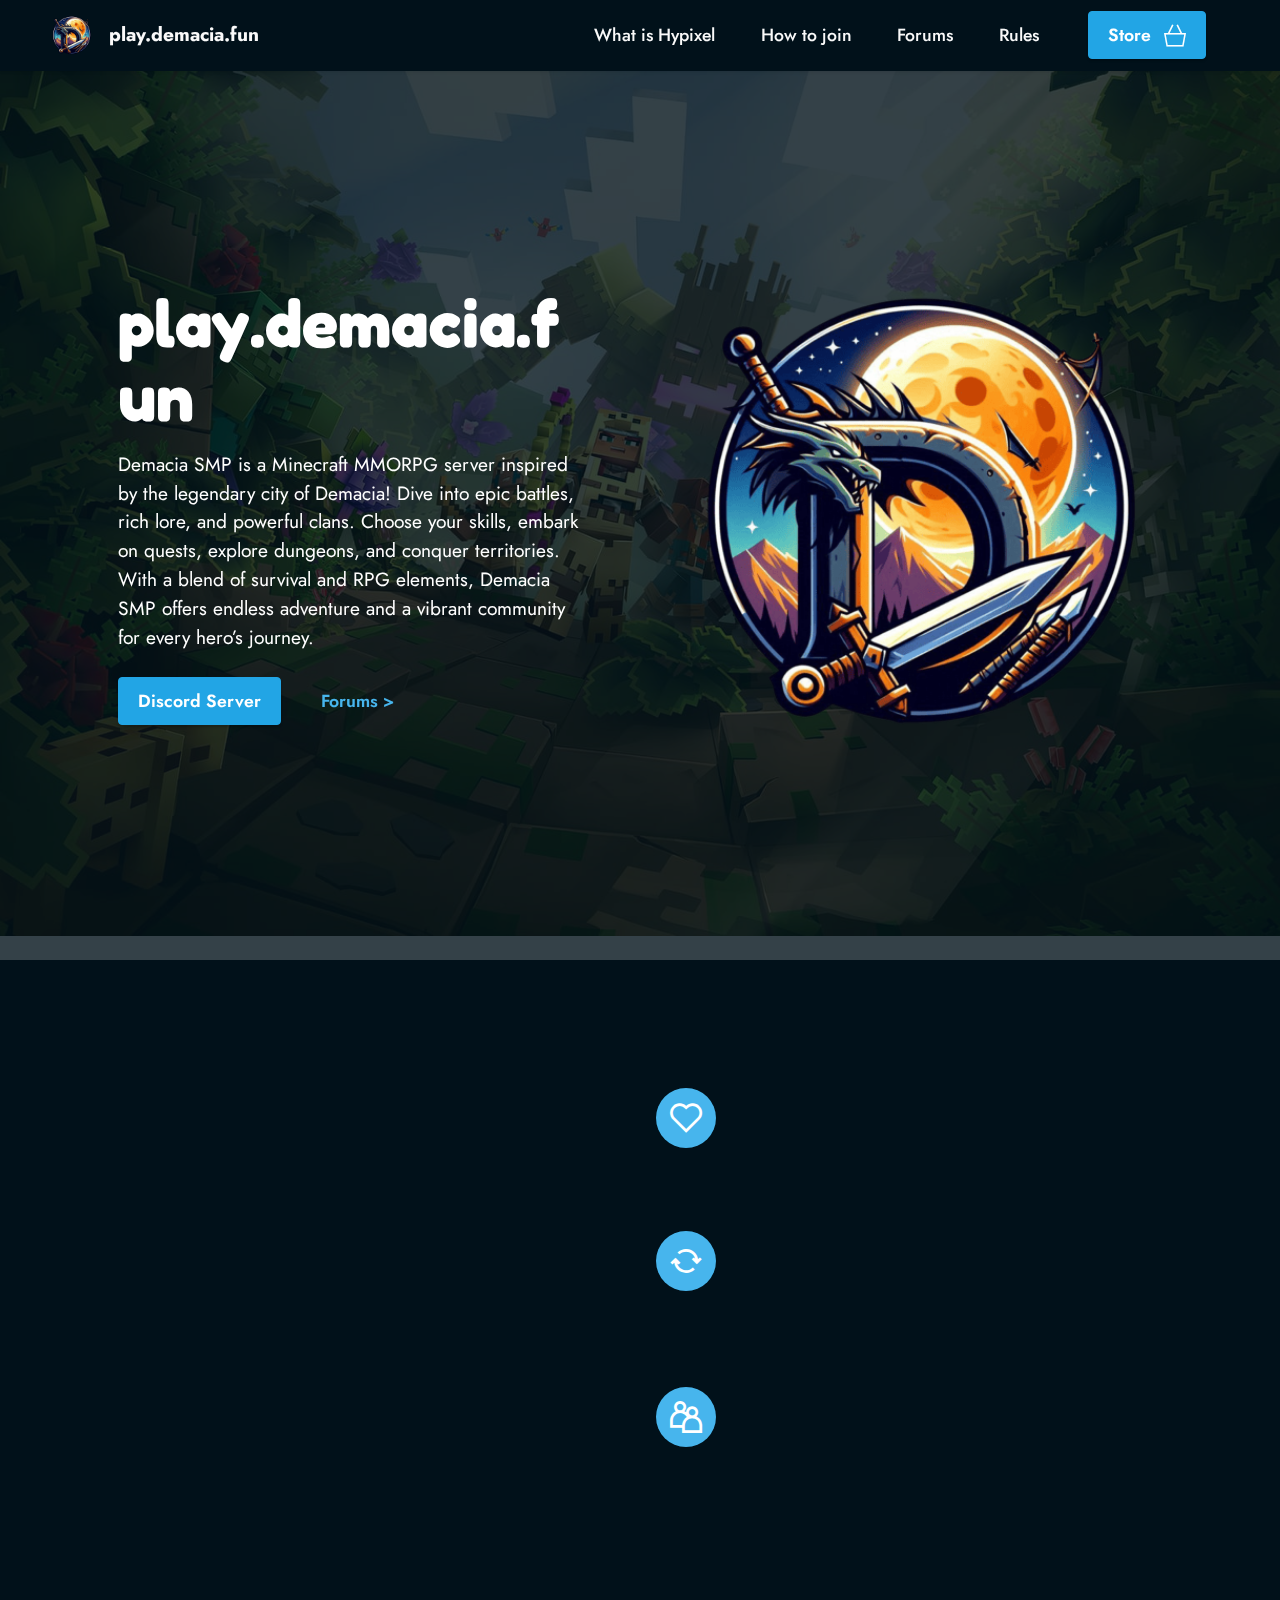
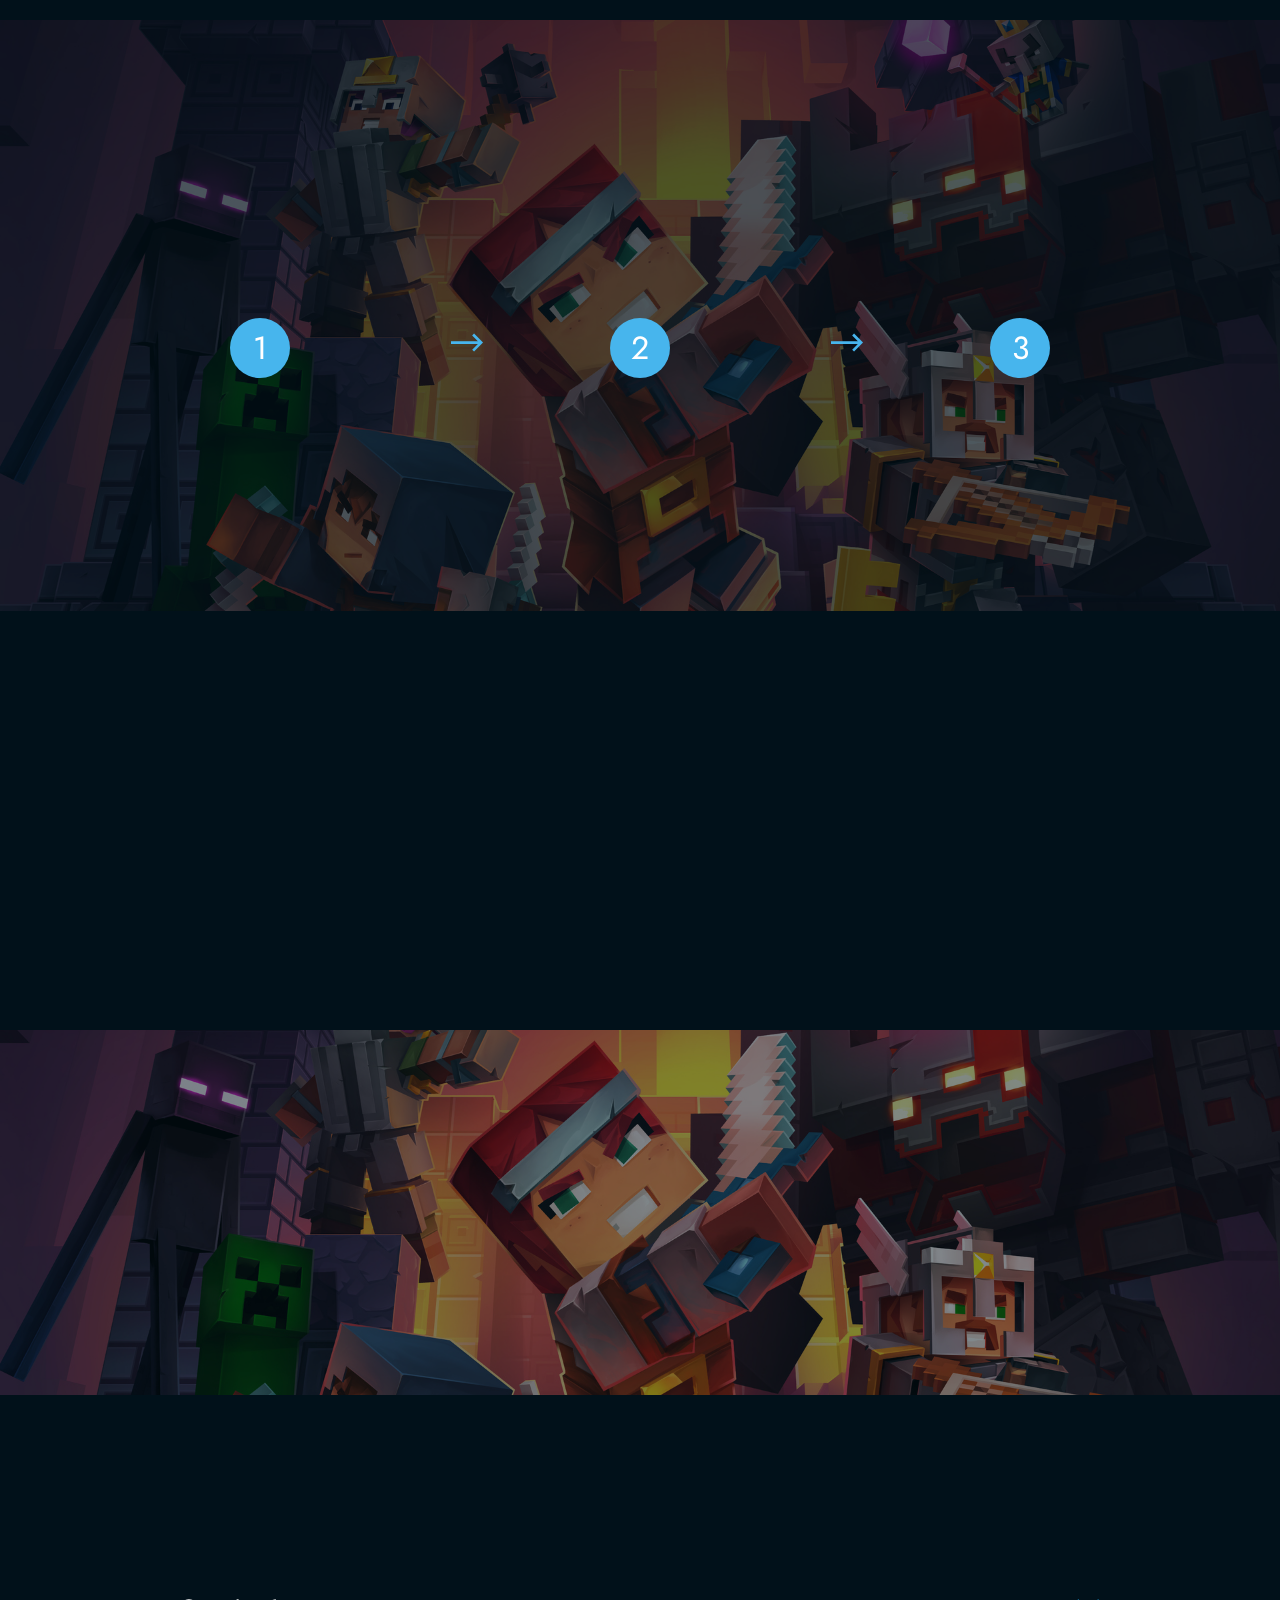
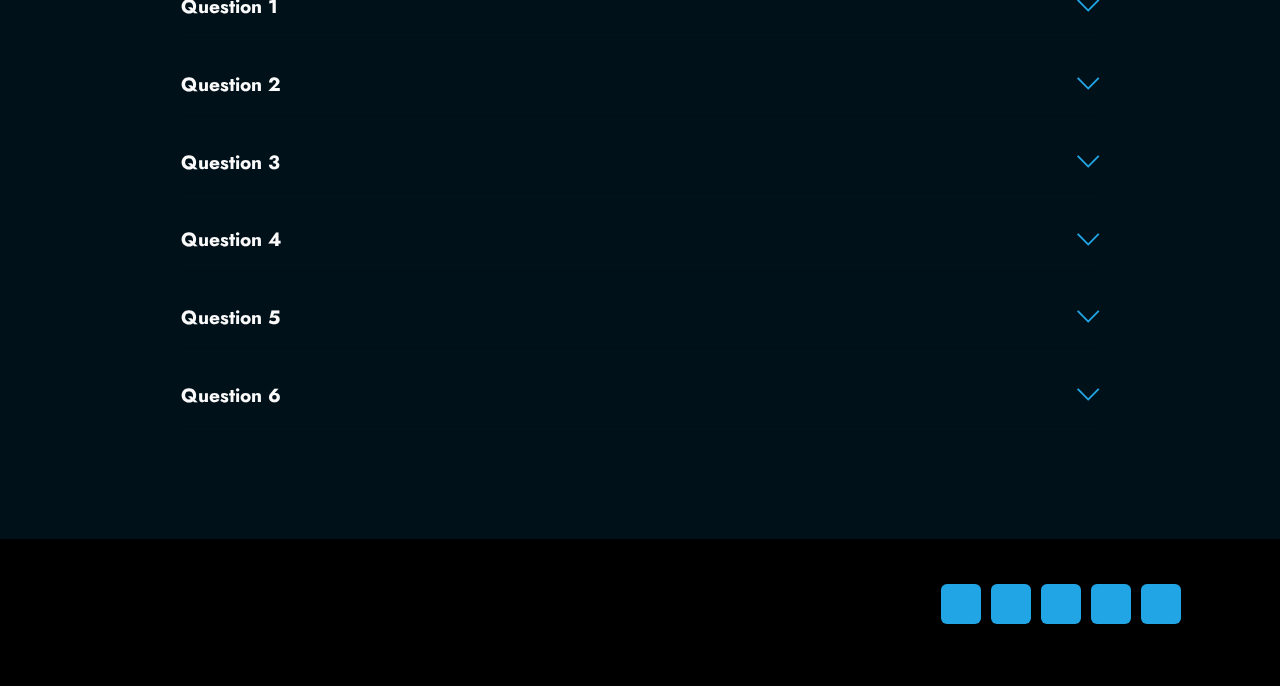
==== commit 5a92c2d0: "reworked" ====
--- a/index.html
+++ b/index.html
@@ -84,9 +84,9 @@
             <div class="col-12 col-md">
                 <div class="text-wrapper">
                     <h1 class="mbr-section-title mbr-fonts-style mb-3 display-1"><strong>play.demacia.fun</strong></h1>
-                    <p class="mbr-text mbr-fonts-style display-7">Lorem ipsum dolor sit amet consectetur adipisicing elit. Ducimus voluptatibus provident quis ut a enim, sint, totam suscipit ipsa veritatis quaerat magni. Nihil at reprehenderit, perspiciatis atque ipsum consequuntur temporibus!</p>
+                    <p class="mbr-text mbr-fonts-style display-7">Demacia SMP is a Minecraft MMORPG server inspired by the legendary city of Demacia! Dive into epic battles, rich lore, and powerful clans. Choose your skills, embark on quests, explore dungeons, and conquer territories. With a blend of survival and RPG elements, Demacia SMP offers endless adventure and a vibrant community for every hero’s journey.</p>
                     <div class="mbr-section-btn mt-3"><a class="btn btn-primary display-4" href="https://discord.com" target="_blank">Discord Server</a>
-                        <a class="btn btn-info-outline display-4" href="https://google.com" target="_blank">Forums &gt;</a></div>
+                        <a class="btn btn-info-outline display-4" href="https://site.demacia.fun" target="_blank">Forums &gt;</a></div>
                 </div>
             </div>
         </div>
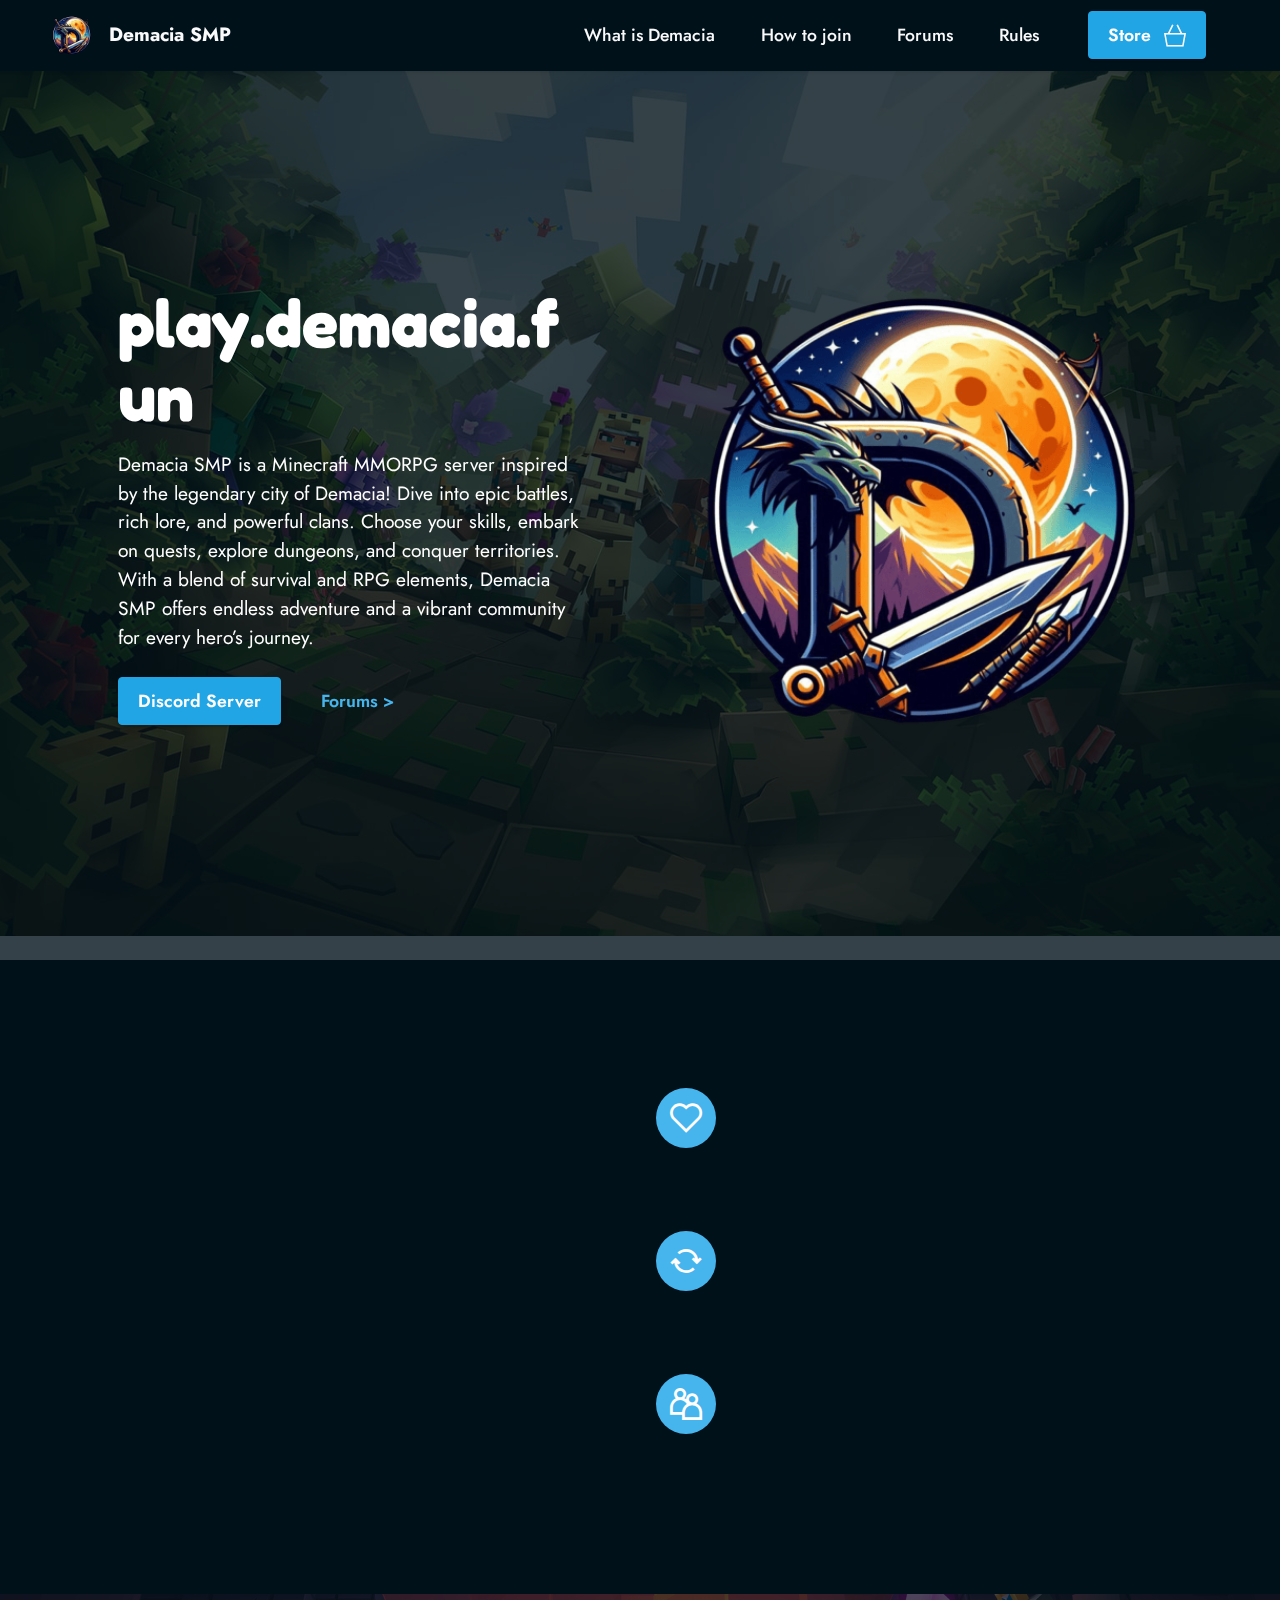
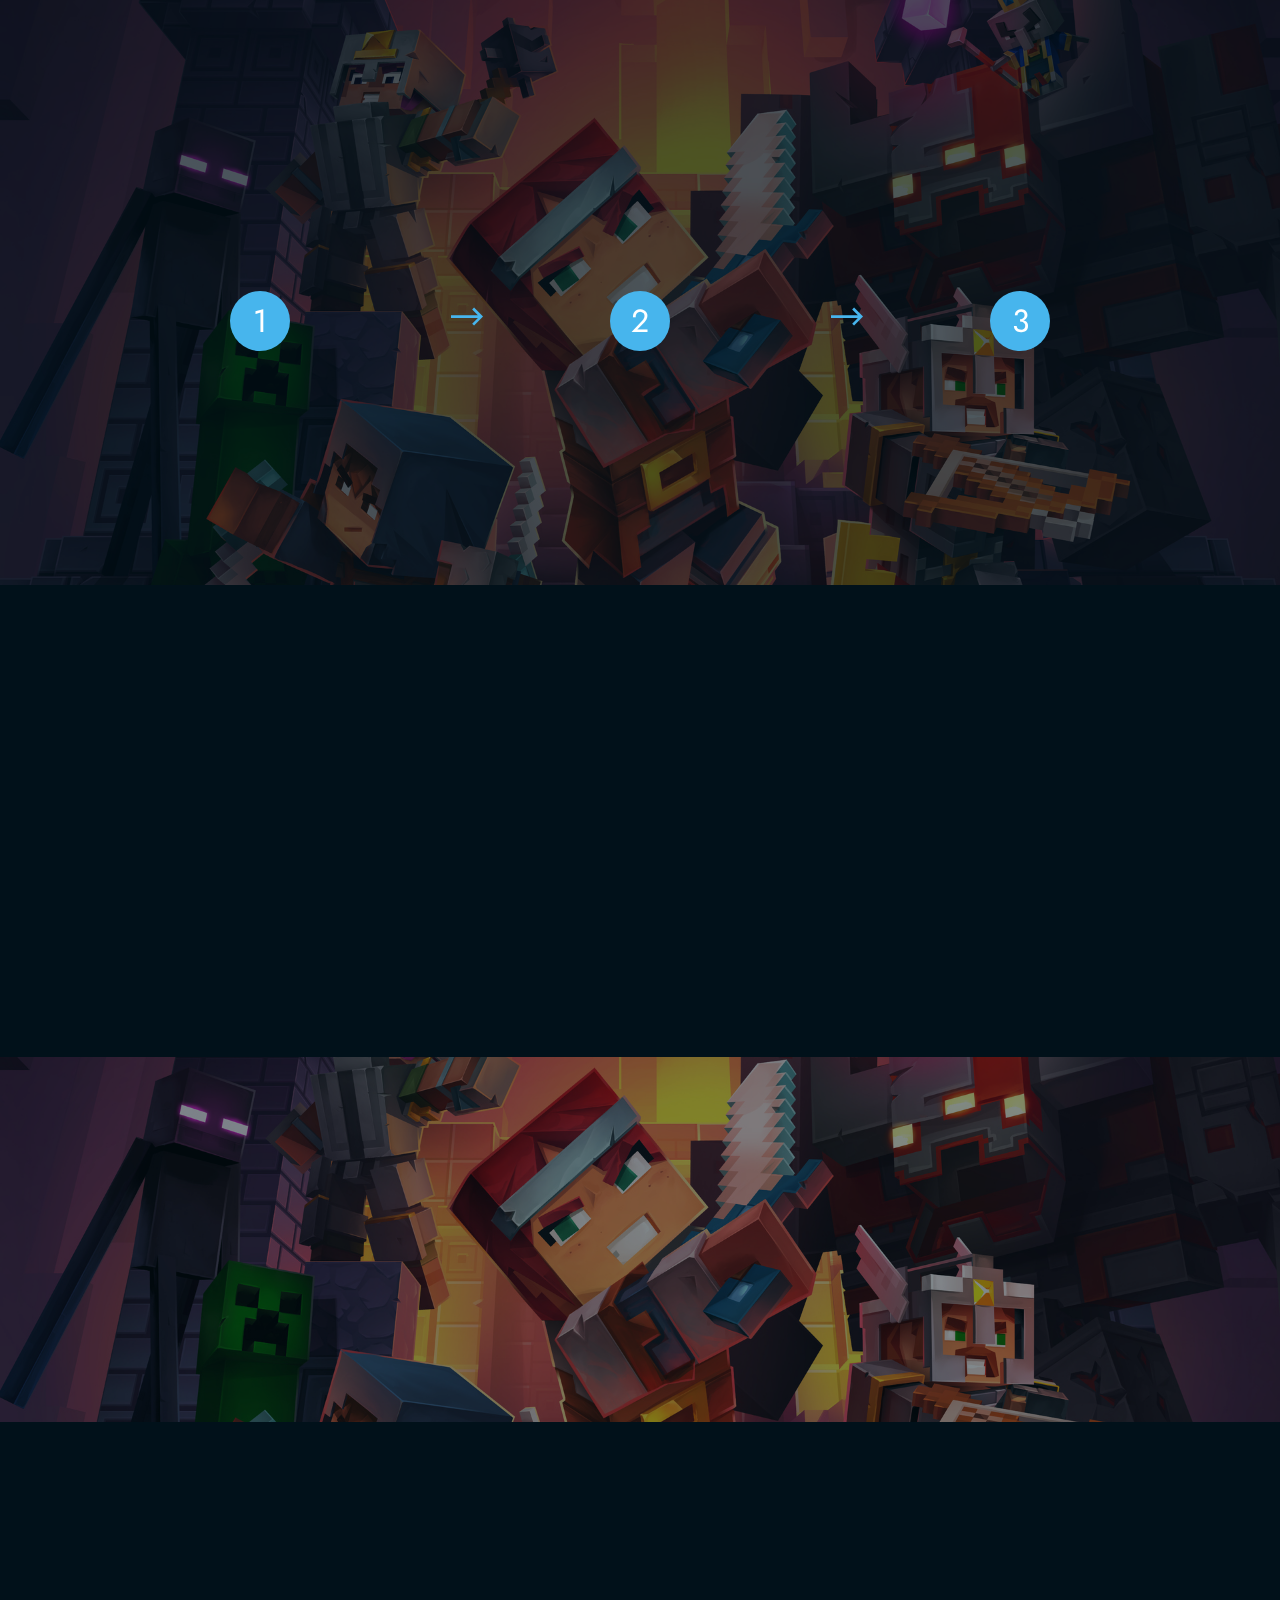
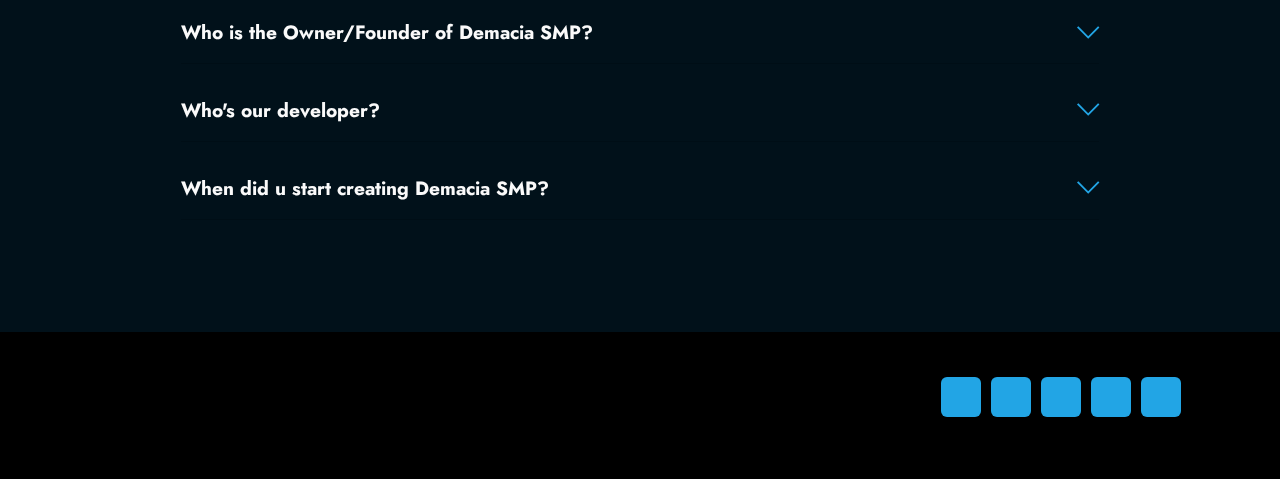
==== commit 743be49c: "customized" ====
--- a/index.html
+++ b/index.html
@@ -47,7 +47,7 @@
                         <img src="assets/images/demacia512x.png" alt="" style="height: 3rem;">
                     </a>
                 </span>
-                <span class="navbar-caption-wrap"><a class="navbar-caption text-white display-7" href="#">play.demacia.fun</a></span>
+                <span class="navbar-caption-wrap"><a class="navbar-caption text-white display-7" href="#">Demacia SMP</a></span>
             </div>
             <button class="navbar-toggler" type="button" data-toggle="collapse" data-bs-toggle="collapse" data-target="#navbarSupportedContent" data-bs-target="#navbarSupportedContent" aria-controls="navbarNavAltMarkup" aria-expanded="false" aria-label="Toggle navigation">
                 <div class="hamburger">
@@ -58,7 +58,7 @@
                 </div>
             </button>
             <div class="collapse navbar-collapse" id="navbarSupportedContent">
-                <ul class="navbar-nav nav-dropdown" data-app-modern-menu="true"><li class="nav-item"><a class="nav-link link text-white text-primary display-4" href="index.html#features13-2">What is Hypixel</a></li>
+                <ul class="navbar-nav nav-dropdown" data-app-modern-menu="true"><li class="nav-item"><a class="nav-link link text-white text-primary display-4" href="index.html#features13-2">What is Demacia</a></li>
                     <li class="nav-item"><a class="nav-link link text-white text-primary display-4" href="index.html#features24-4">How to join</a></li><li class="nav-item"><a class="nav-link link text-white text-primary display-4" href="https://forum.hypixel.net" target="_blank">Forums</a></li>
                     <li class="nav-item"><a class="nav-link link text-white text-primary display-4" href="rules.html">Rules</a>
                     </li></ul>
@@ -85,7 +85,7 @@
                 <div class="text-wrapper">
                     <h1 class="mbr-section-title mbr-fonts-style mb-3 display-1"><strong>play.demacia.fun</strong></h1>
                     <p class="mbr-text mbr-fonts-style display-7">Demacia SMP is a Minecraft MMORPG server inspired by the legendary city of Demacia! Dive into epic battles, rich lore, and powerful clans. Choose your skills, embark on quests, explore dungeons, and conquer territories. With a blend of survival and RPG elements, Demacia SMP offers endless adventure and a vibrant community for every hero’s journey.</p>
-                    <div class="mbr-section-btn mt-3"><a class="btn btn-primary display-4" href="https://discord.com" target="_blank">Discord Server</a>
+                    <div class="mbr-section-btn mt-3"><a class="btn btn-primary display-4" href="https://discord.gg/xwkrJdxHNs" target="_blank">Discord Server</a>
                         <a class="btn btn-info-outline display-4" href="https://site.demacia.fun" target="_blank">Forums &gt;</a></div>
                 </div>
             </div>
@@ -105,8 +105,8 @@
                 <div class="card-wrapper">
                     <div class="card-box align-left">
                         <h4 class="card-title mbr-fonts-style mb-4 display-2">
-                            <strong>What is Hypixel?</strong></h4>
-                        <p class="mbr-text mbr-fonts-style mb-4 display-7">Hypixel is a Minecraft server for the Minecraft Java Edition. Lorem ipsum dolor sit amet consectetur adipisicing elit. Ducimus voluptatibus provident quis ut a enim, sint, totam suscipit ipsa veritatis quaerat magni. Nihil at reprehenderit, perspiciatis atque ipsum consequuntur temporibus!&nbsp;<br></p>
+                            <strong>What is Demacia?</strong></h4>
+                        <p class="mbr-text mbr-fonts-style mb-4 display-7">Demacia SMP is a Minecraft server for the Minecraft Java Edition/Bedrock Edition, offering a unique MMORPG experience where players can choose classes, complete quests, and engage in epic faction battles. With custom dungeons, immersive lore, and a blend of RPG and survival gameplay, Demacia SMP invites players to explore a vast world filled with challenges, treasures, and a vibrant community.&nbsp;<br></p>
                         
                     </div>
                 </div>
@@ -119,7 +119,7 @@
                     <div class="text-box">
                         <h4 class="icon-title mbr-black mbr-fonts-style display-7">
                             <strong>User friendly</strong></h4>
-                        <h5 class="icon-text mbr-black mbr-fonts-style display-4"><div>Lorem ipsum dolor sit amet consectetur adipisicing elit. Ducimus voluptatibus provident quis ut a enim, sint, totam suscipit ipsa veritatis quaerat magni.&nbsp;</div></h5>
+                        <h5 class="icon-text mbr-black mbr-fonts-style display-4"><div>Demacia SMP is a friendly Minecraft server where players can join forces, complete exciting quests, and explore a world full of adventure!&nbsp;</div></h5>
                     </div>
                 </div>
                 <div class="item mbr-flex">
@@ -129,7 +129,7 @@
                     <div class="text-box">
                         <h4 class="icon-title mbr-black mbr-fonts-style display-7">
                             <strong>Up to date</strong></h4>
-                        <h5 class="icon-text mbr-black mbr-fonts-style display-4">Our servers are up to date and very unique. Join now under hypixel.net</h5>
+                        <h5 class="icon-text mbr-black mbr-fonts-style display-4">Our servers are up to date and very unique. Join now under play.demacia.fun</h5>
                     </div>
                 </div>
                 <div class="item mbr-flex">
@@ -139,7 +139,7 @@
                     <div class="text-box">
                         <h4 class="icon-title mbr-black mbr-fonts-style display-7">
                             <strong>Fast support</strong></h4>
-                        <h5 class="icon-text mbr-black mbr-fonts-style display-4">Lorem ipsum dolor sit amet consectetur adipisicing elit. Ducimus voluptatibus provident quis ut a enim, sint, totam suscipit ipsa veritatis quaerat magni.&nbsp;<div><br></div></h5>
+                        <h5 class="icon-text mbr-black mbr-fonts-style display-4">Demacia SMP offers fast, reliable support to keep your adventure running smoothly at all times!&nbsp;<div><br></div></h5>
                     </div>
                 </div>
             </div>
@@ -160,7 +160,7 @@
                 <div class="card-wrapper mb-4">
                     <div class="card-box align-center">
                         <h4 class="card-title mbr-fonts-style mb-4 display-2">
-                            <strong>How to join</strong></h4>
+                            <strong>How to join in Demacia SMP</strong></h4>
                         <p class="mbr-text mbr-fonts-style mb-4 display-7">
                             Here you can see, how you can join on the Minecraft server.</p>
                         
@@ -193,7 +193,7 @@
                     <div class="text-box">
                         <h4 class="icon-title card-title mbr-black mbr-fonts-style display-7">
                             <strong>Enter server adress</strong></h4>
-                        <h5 class="mbr-text mbr-black mbr-fonts-style display-4">Enter hypixel.net in the server address field and click "Done".</h5>
+                        <h5 class="mbr-text mbr-black mbr-fonts-style display-4">Enter play.demacia.fun in the server address field and click "Done".</h5>
                     </div>
                 </div>
             </div>
@@ -207,7 +207,7 @@
                     <div class="text-box">
                         <h4 class="icon-title card-title mbr-black mbr-fonts-style display-7">
                             <strong>You're done!</strong></h4>
-                        <h5 class="mbr-text mbr-black mbr-fonts-style display-4">Now you can play on hypixel.net with other players!</h5>
+                        <h5 class="mbr-text mbr-black mbr-fonts-style display-4">Now you can play on play.demacia.fun with other players!</h5>
                     </div>
                 </div>
             </div>
@@ -226,8 +226,9 @@
         <div class="row justify-content-center">
             <div class="col-12 col-md-10">
                 <blockquote>
-                <h5 class="mbr-section-title mbr-fonts-style mb-2 display-7"><strong>Story about Hypixel</strong></h5>
-                <p class="mbr-text mbr-fonts-style display-4">Lorem ipsum dolor sit amet consectetur adipisicing elit. Ducimus voluptatibus provident quis ut a enim, sint, totam suscipit ipsa veritatis quaerat magni. Nihil at reprehenderit, perspiciatis atque ipsum consequuntur temporibus!&nbsp;  Lorem ipsum dolor sit amet consectetur adipisicing elit. Ducimus voluptatibus provident quis ut a enim, sint, totam suscipit ipsa veritatis quaerat magni. Nihil at reprehenderit.<br></p></blockquote>
+                <h5 class="mbr-section-title mbr-fonts-style mb-2 display-7"><strong>Story about Demacia</strong></h5>
+                <p class="mbr-text mbr-fonts-style display-4">
+                    In the enchanting realm of Demacia SMP, a vibrant MMORPG filled with magic and mystery, players embark on thrilling adventures through lush landscapes and treacherous dungeons in search of legendary treasures. With unique character classes and rich lore, they uncover the secrets of the land while battling fierce monsters. When a dark sorcerer threatens to plunge the kingdom into chaos, the community unites, forming powerful alliances to confront the looming danger. Through teamwork and bravery, they restore peace to Demacia, creating a legendary saga where every hero’s journey contributes to the ever-expanding story of the realm.<br></p></blockquote>
             </div>
         </div>
     </div>
@@ -244,7 +245,7 @@
                 <h3 class="mbr-section-title mb-4 mbr-fonts-style display-1">
                     <strong>Join our Discord Server&nbsp;</strong></h3>
                 
-                <div class="mbr-section-btn"><a class="btn btn-primary display-4" href="https://discord.com" target="_blank">Discord Server</a></div>
+                <div class="mbr-section-btn"><a class="btn btn-primary display-4" href="https://discord.gg/xwkrJdxHNs" target="_blank">Discord Server</a></div>
             </div>
         </div>
     </div>
@@ -267,83 +268,39 @@
                     <div class="card mb-3">
                         <div class="card-header" role="tab" id="headingOne">
                             <a role="button" class="panel-title collapsed" data-toggle="collapse" data-bs-toggle="collapse" data-core="" href="#collapse1_6" aria-expanded="false" aria-controls="collapse1">
-                                <h6 class="panel-title-edit mbr-fonts-style mb-0 display-7"><strong>Question 1</strong></h6>
+                                <h6 class="panel-title-edit mbr-fonts-style mb-0 display-7"><strong>Who is the Owner/Founder of Demacia SMP?</strong></h6>
                                 <span class="sign mbr-iconfont mbri-arrow-down"></span>
                             </a>
                         </div>
                         <div id="collapse1_6" class="panel-collapse noScroll collapse" role="tabpanel" aria-labelledby="headingOne" data-parent="#accordion" data-bs-parent="#bootstrap-accordion_6">
                             <div class="panel-body">
-                                <p class="mbr-fonts-style panel-text display-4">Lorem ipsum dolor sit amet consectetur adipisicing elit. Ducimus voluptatibus provident quis ut a enim, sint, totam suscipit ipsa veritatis quaerat magni. Nihil at reprehenderit, perspiciatis atque ipsum consequuntur temporibus!</p>
+                                <p class="mbr-fonts-style panel-text display-4">Zob is the Owner And Void is the Founder</p>
                             </div>
                         </div>
                     </div>
                     <div class="card mb-3">
                         <div class="card-header" role="tab" id="headingOne">
                             <a role="button" class="panel-title collapsed" data-toggle="collapse" data-bs-toggle="collapse" data-core="" href="#collapse2_6" aria-expanded="false" aria-controls="collapse2">
-                                <h6 class="panel-title-edit mbr-fonts-style mb-0 display-7"><strong>Question 2</strong></h6>
+                                <h6 class="panel-title-edit mbr-fonts-style mb-0 display-7"><strong>Who's our developer?</strong></h6>
                                 <span class="sign mbr-iconfont mbri-arrow-down"></span>
                             </a>
                         </div>
                         <div id="collapse2_6" class="panel-collapse noScroll collapse" role="tabpanel" aria-labelledby="headingOne" data-parent="#accordion" data-bs-parent="#bootstrap-accordion_6">
                             <div class="panel-body">
-                                <p class="mbr-fonts-style panel-text display-4">
-                                    Lorem ipsum dolor sit amet consectetur adipisicing elit. Ducimus voluptatibus provident quis ut a enim, sint, totam suscipit ipsa veritatis quaerat magni. Nihil at reprehenderit, perspiciatis atque ipsum consequuntur temporibus!</p>
+                                <p class="mbr-fonts-style panel-text display-4">Zob And Void</p>
                             </div>
                         </div>
                     </div>
                     <div class="card mb-3">
                         <div class="card-header" role="tab" id="headingOne">
                             <a role="button" class="panel-title collapsed" data-toggle="collapse" data-bs-toggle="collapse" data-core="" href="#collapse3_6" aria-expanded="false" aria-controls="collapse3">
-                                <h6 class="panel-title-edit mbr-fonts-style mb-0 display-7"><strong>Question 3</strong></h6>
+                                <h6 class="panel-title-edit mbr-fonts-style mb-0 display-7"><strong>When did u start creating Demacia SMP?</strong></h6>
                                 <span class="sign mbr-iconfont mbri-arrow-down"></span>
                             </a>
                         </div>
                         <div id="collapse3_6" class="panel-collapse noScroll collapse" role="tabpanel" aria-labelledby="headingOne" data-parent="#accordion" data-bs-parent="#bootstrap-accordion_6">
                             <div class="panel-body">
-                                <p class="mbr-fonts-style panel-text display-4">
-                                    Lorem ipsum dolor sit amet consectetur adipisicing elit. Ducimus voluptatibus provident quis ut a enim, sint, totam suscipit ipsa veritatis quaerat magni. Nihil at reprehenderit, perspiciatis atque ipsum consequuntur temporibus!</p>
-                            </div>
-                        </div>
-                    </div>
-                    <div class="card mb-3">
-                        <div class="card-header" role="tab" id="headingOne">
-                            <a role="button" class="panel-title collapsed" data-toggle="collapse" data-bs-toggle="collapse" data-core="" href="#collapse4_6" aria-expanded="false" aria-controls="collapse4">
-                                <h6 class="panel-title-edit mbr-fonts-style mb-0 display-7"><strong>Question 4</strong></h6>
-                                <span class="sign mbr-iconfont mbri-arrow-down"></span>
-                            </a>
-                        </div>
-                        <div id="collapse4_6" class="panel-collapse noScroll collapse" role="tabpanel" aria-labelledby="headingOne" data-parent="#accordion" data-bs-parent="#bootstrap-accordion_6">
-                            <div class="panel-body">
-                                <p class="mbr-fonts-style panel-text display-4">
-                                    Lorem ipsum dolor sit amet consectetur adipisicing elit. Ducimus voluptatibus provident quis ut a enim, sint, totam suscipit ipsa veritatis quaerat magni. Nihil at reprehenderit, perspiciatis atque ipsum consequuntur temporibus!</p>
-                            </div>
-                        </div>
-                    </div>
-                    <div class="card mb-3">
-                        <div class="card-header" role="tab" id="headingOne">
-                            <a role="button" class="panel-title collapsed" data-toggle="collapse" data-bs-toggle="collapse" data-core="" href="#collapse5_6" aria-expanded="false" aria-controls="collapse5">
-                                <h6 class="panel-title-edit mbr-fonts-style mb-0 display-7"><strong>Question 5</strong></h6>
-                                <span class="sign mbr-iconfont mbri-arrow-down"></span>
-                            </a>
-                        </div>
-                        <div id="collapse5_6" class="panel-collapse noScroll collapse" role="tabpanel" aria-labelledby="headingOne" data-parent="#accordion" data-bs-parent="#bootstrap-accordion_6">
-                            <div class="panel-body">
-                                <p class="mbr-fonts-style panel-text display-4">
-                                    Lorem ipsum dolor sit amet consectetur adipisicing elit. Ducimus voluptatibus provident quis ut a enim, sint, totam suscipit ipsa veritatis quaerat magni. Nihil at reprehenderit, perspiciatis atque ipsum consequuntur temporibus!</p>
-                            </div>
-                        </div>
-                    </div>
-                    <div class="card mb-3">
-                        <div class="card-header" role="tab" id="headingOne">
-                            <a role="button" class="panel-title collapsed" data-toggle="collapse" data-bs-toggle="collapse" data-core="" href="#collapse6_6" aria-expanded="false" aria-controls="collapse6">
-                                <h6 class="panel-title-edit mbr-fonts-style mb-0 display-7"><strong>Question 6</strong></h6>
-                                <span class="sign mbr-iconfont mbri-arrow-down"></span>
-                            </a>
-                        </div>
-                        <div id="collapse6_6" class="panel-collapse noScroll collapse" role="tabpanel" aria-labelledby="headingOne" data-parent="#accordion" data-bs-parent="#bootstrap-accordion_6">
-                            <div class="panel-body">
-                                <p class="mbr-fonts-style panel-text display-4">
-                                    Lorem ipsum dolor sit amet consectetur adipisicing elit. Ducimus voluptatibus provident quis ut a enim, sint, totam suscipit ipsa veritatis quaerat magni. Nihil at reprehenderit, perspiciatis atque ipsum consequuntur temporibus!</p>
+                                <p class="mbr-fonts-style panel-text display-4">We began developing Demacia SMP on January 1, 2024.</p>
                             </div>
                         </div>
                     </div>
@@ -360,7 +317,7 @@
         <div class="row justify-content-center">
             <div class="col-md-12 col-lg-6 my-auto px-4 align-left">
                 <p class="mbr-text text-grey mb-0 mbr-fonts-style display-7">
-                    © Copyright 2022 <strong>Hypixel</strong>. All rights reserved.<br><a href="imprint.html" class="text-primary" target="_blank">Imprint </a>| <a href="privacy.html" class="text-primary" target="_blank">Privacy </a>| <a href="tos.html" class="text-primary" target="_blank">Terms of Service</a></p>
+                    © Copyright 2024 <strong>Demacia Inc.</strong>. All rights reserved.<br><a href="imprint.html" class="text-primary" target="_blank">Imprint </a>| <a href="privacy.html" class="text-primary" target="_blank">Privacy </a>| <a href="tos.html" class="text-primary" target="_blank">Terms of Service</a></p>
             </div>
             <div class="col-md-12 col-lg-6 px-4 align-right">
                 <div class="social-list">
@@ -385,7 +342,7 @@
                         </a>
                     </div>
                     <div class="soc-item">
-                        <a href="https://discord.com" target="_blank">
+                        <a href="https://discord.gg/xwkrJdxHNs" target="_blank">
                             <span class="mbr-iconfont mbr-iconfont-social socicon-discord socicon"></span>
                         </a>
                     </div>
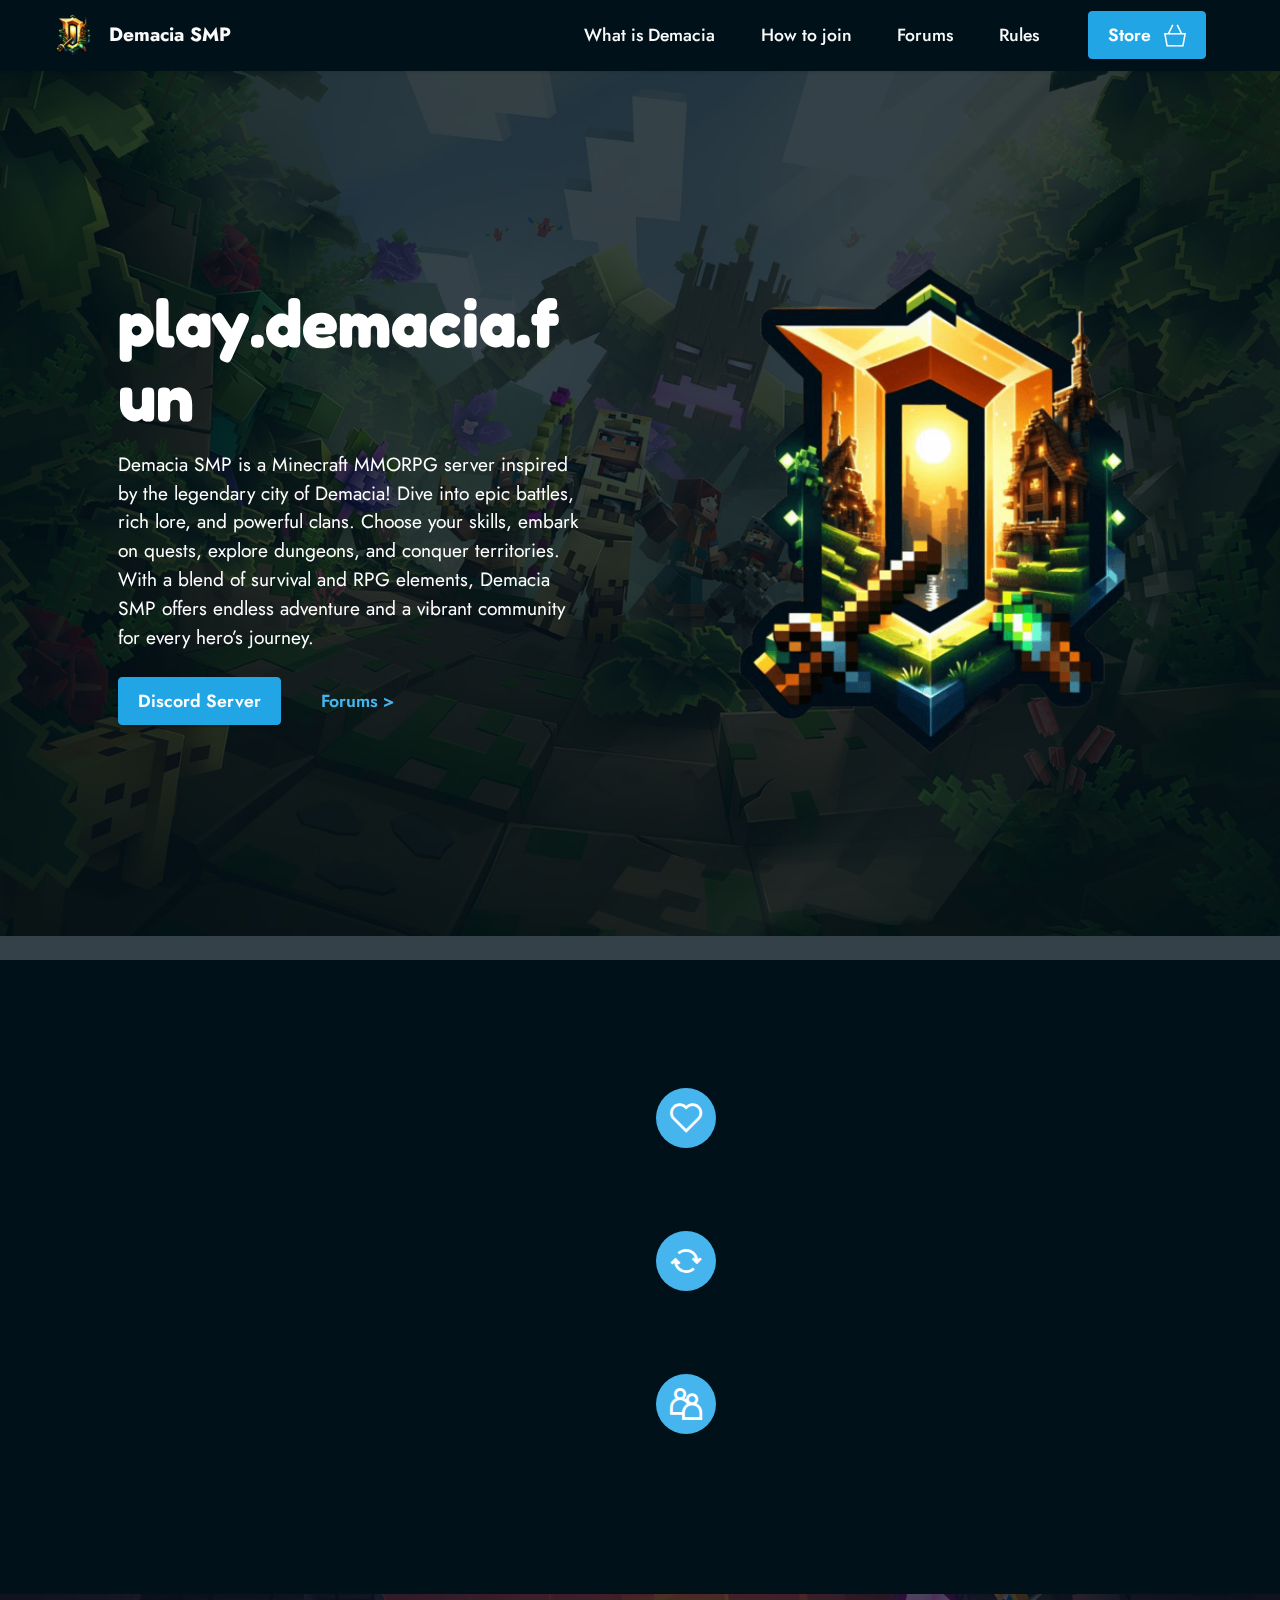
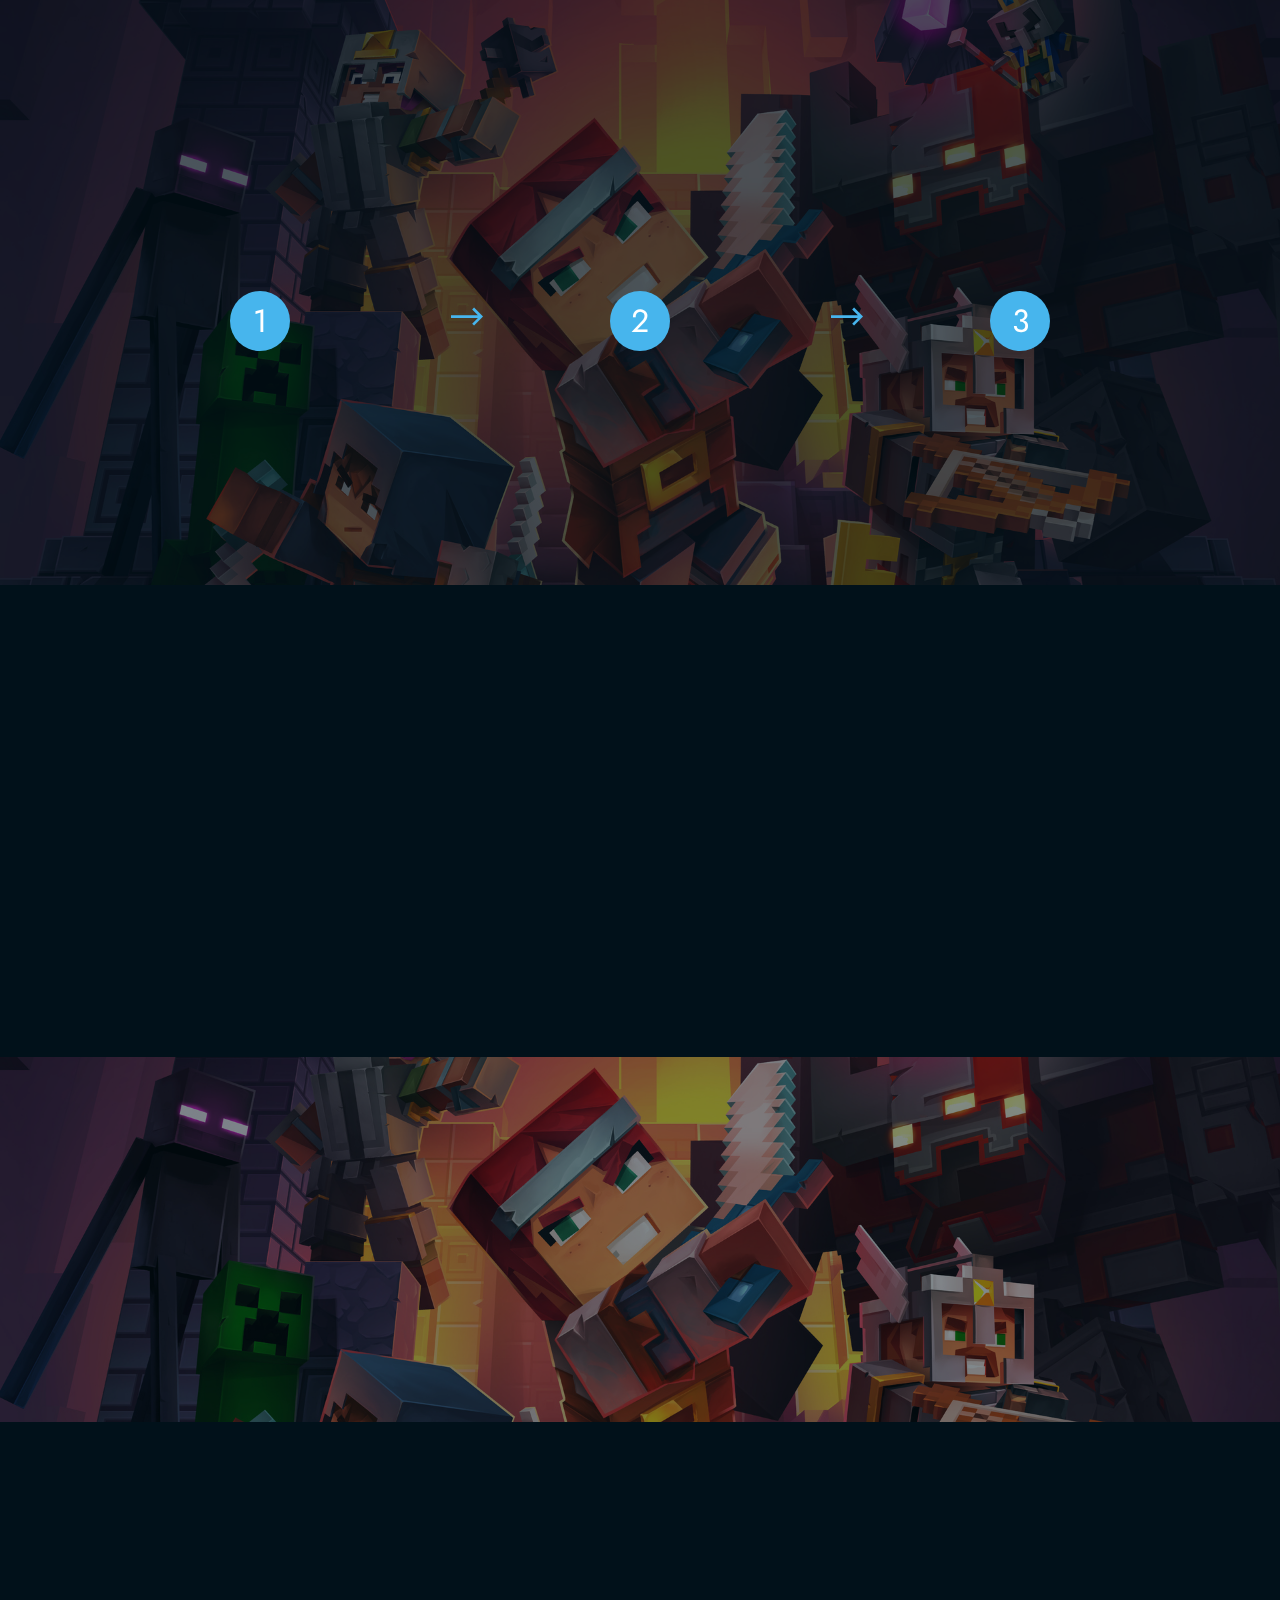
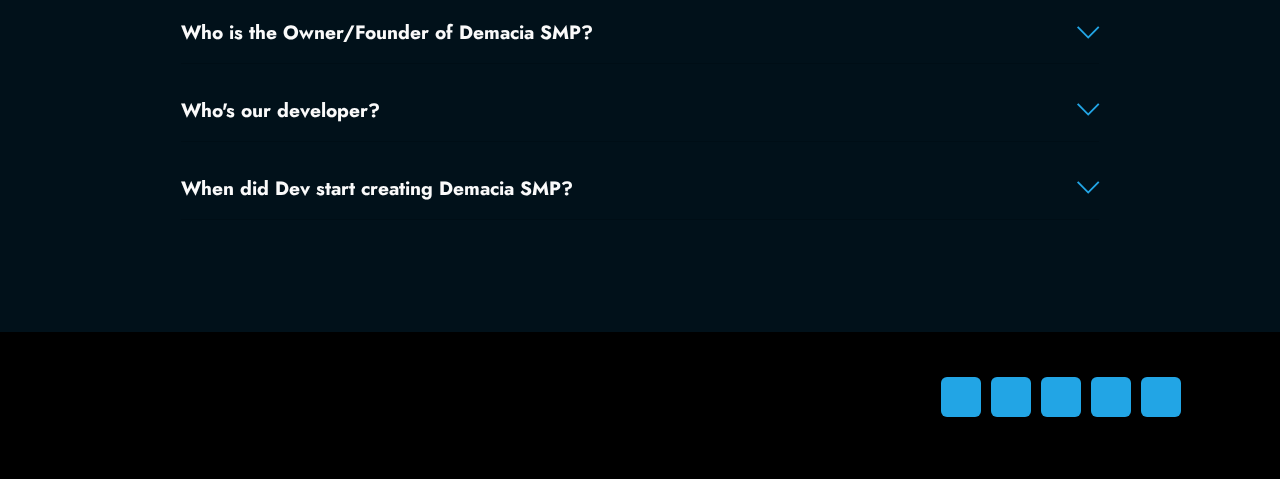
==== commit b11f790b: "png" ====
--- a/index.html
+++ b/index.html
@@ -294,7 +294,7 @@
                     <div class="card mb-3">
                         <div class="card-header" role="tab" id="headingOne">
                             <a role="button" class="panel-title collapsed" data-toggle="collapse" data-bs-toggle="collapse" data-core="" href="#collapse3_6" aria-expanded="false" aria-controls="collapse3">
-                                <h6 class="panel-title-edit mbr-fonts-style mb-0 display-7"><strong>When did u start creating Demacia SMP?</strong></h6>
+                                <h6 class="panel-title-edit mbr-fonts-style mb-0 display-7"><strong>When did Dev start creating Demacia SMP?</strong></h6>
                                 <span class="sign mbr-iconfont mbri-arrow-down"></span>
                             </a>
                         </div>
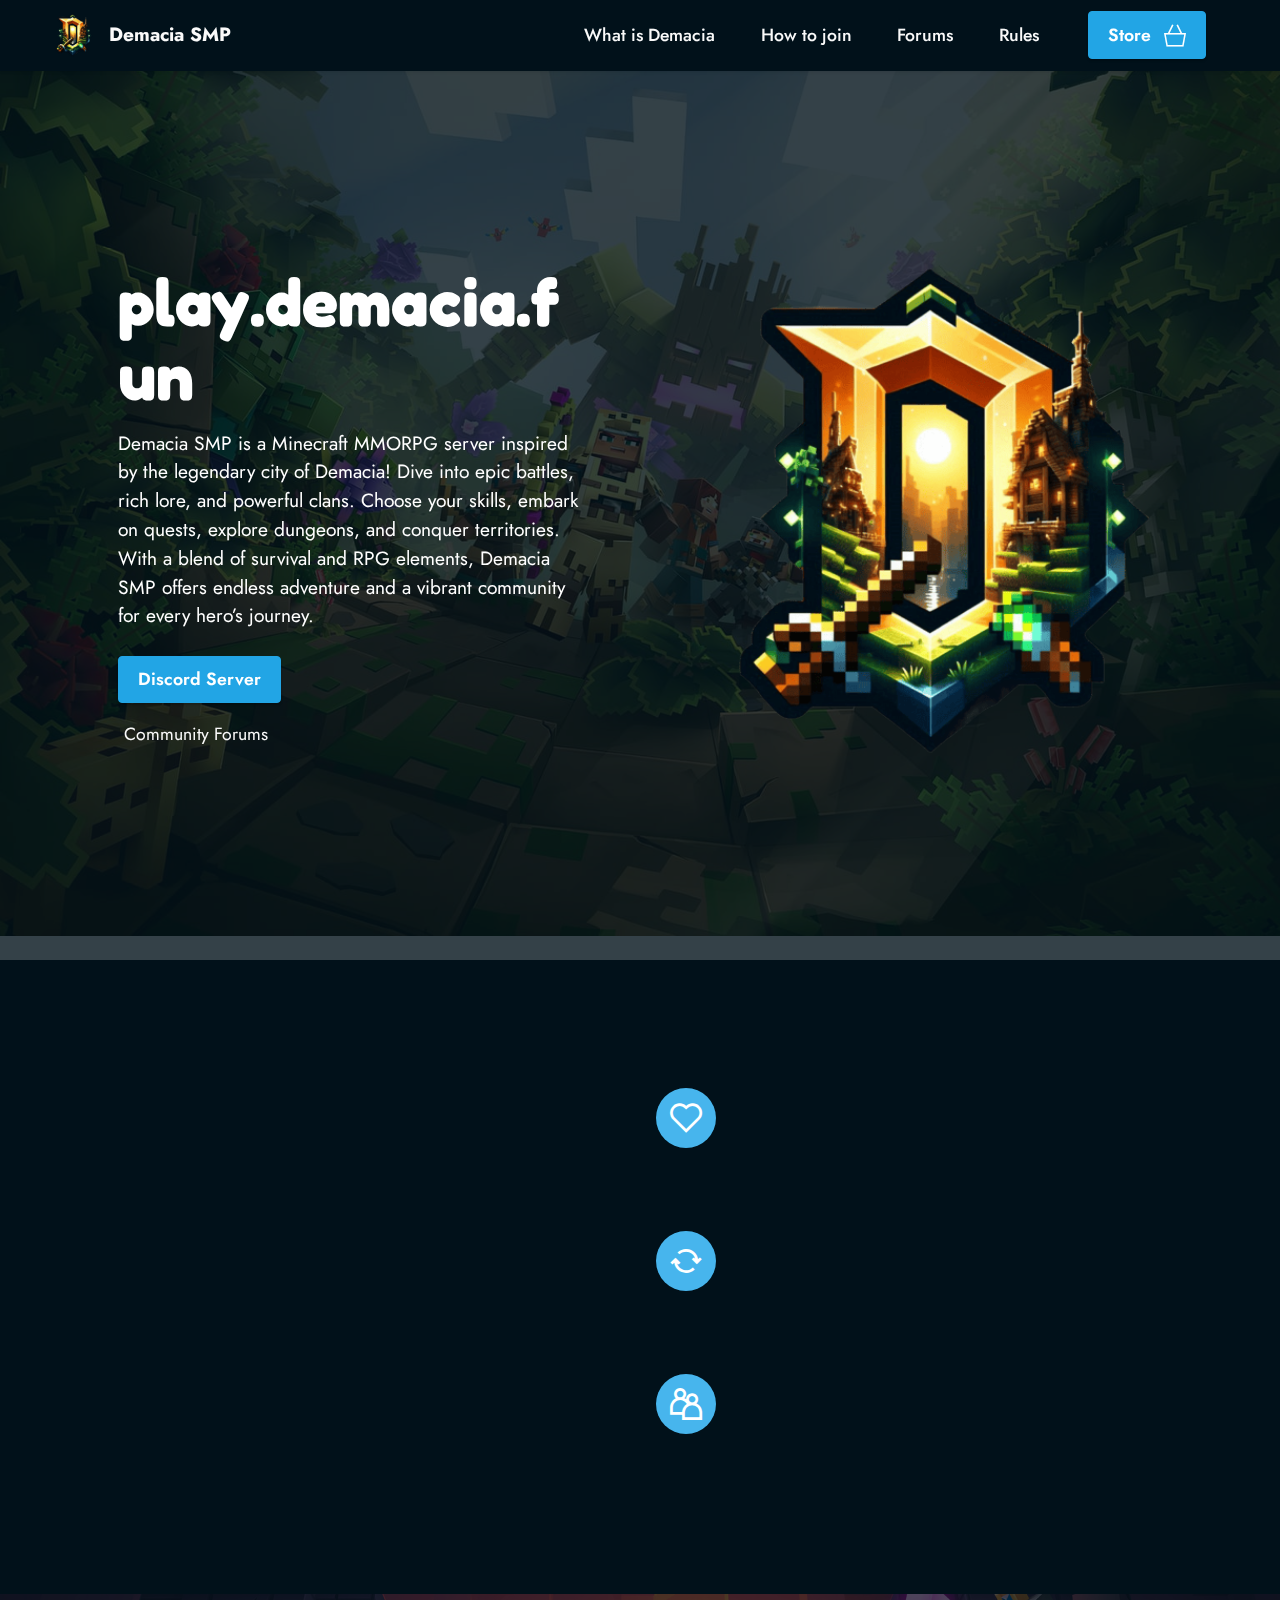
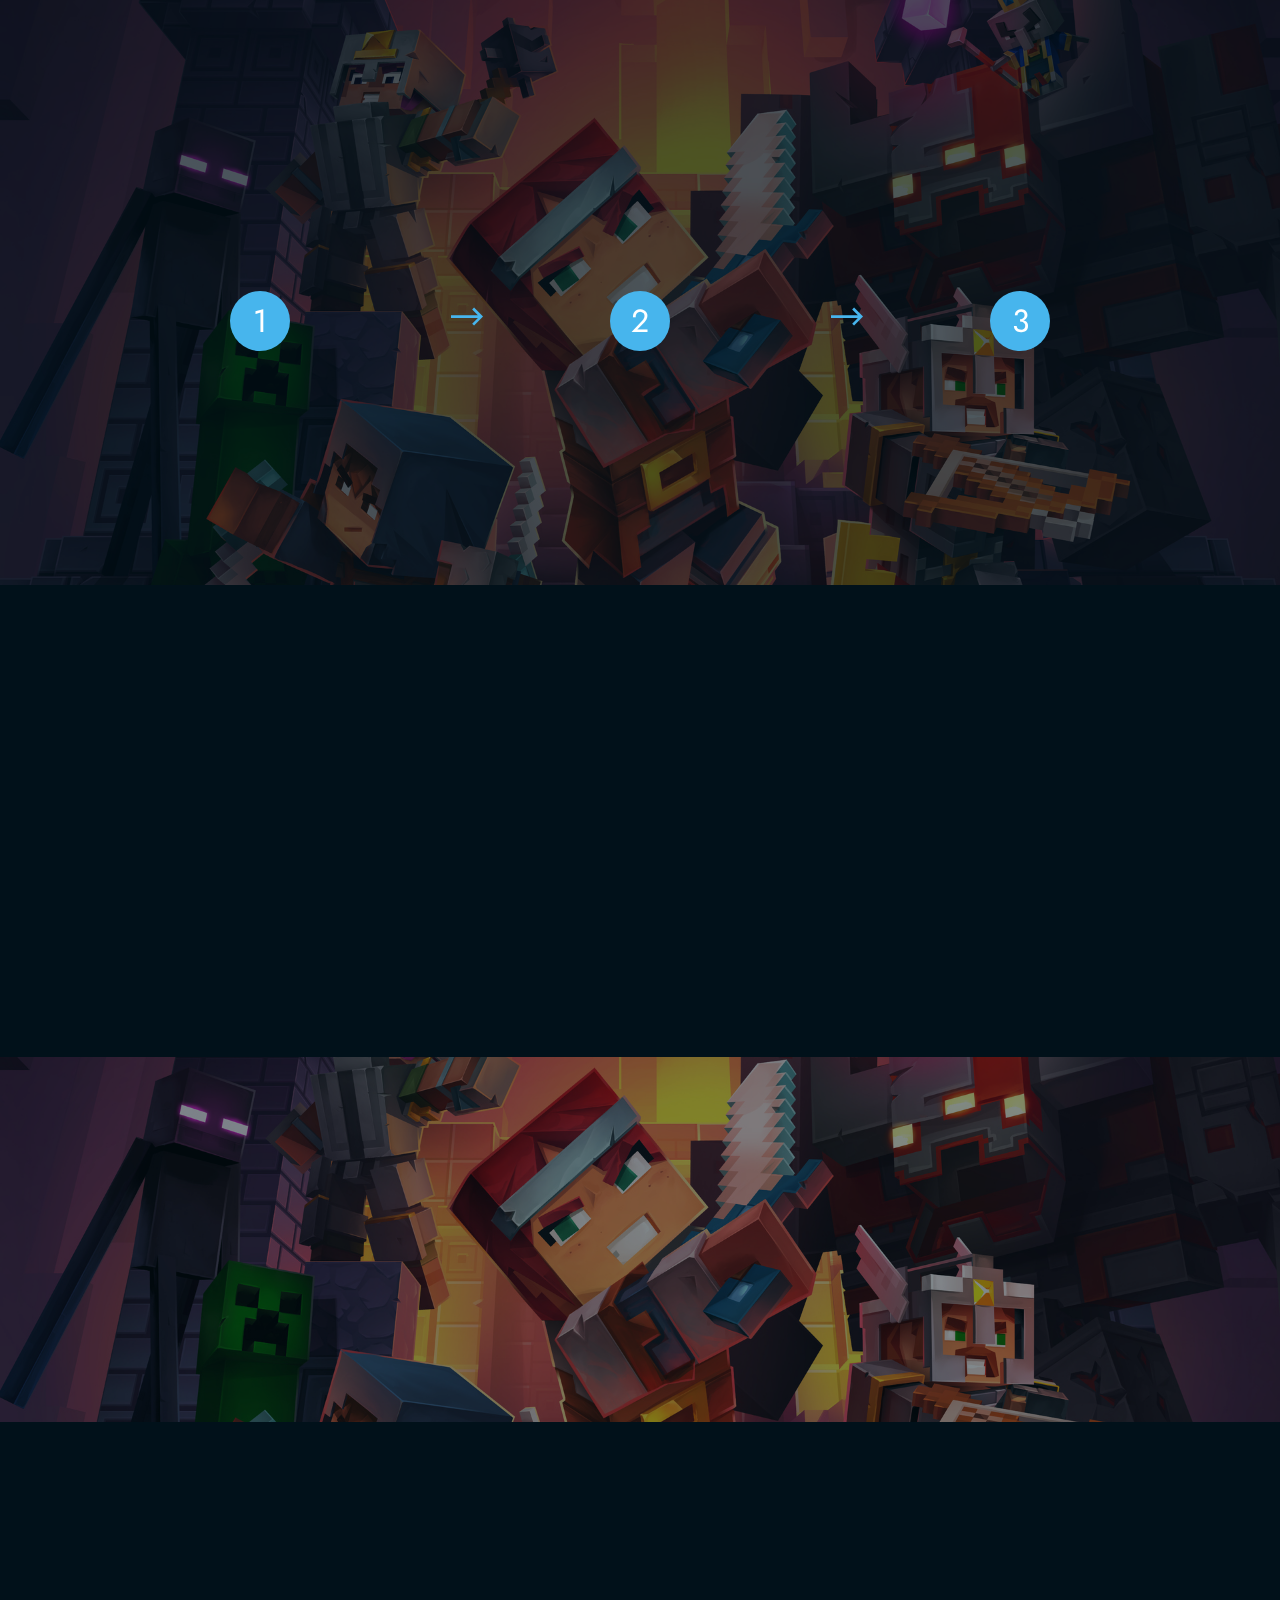
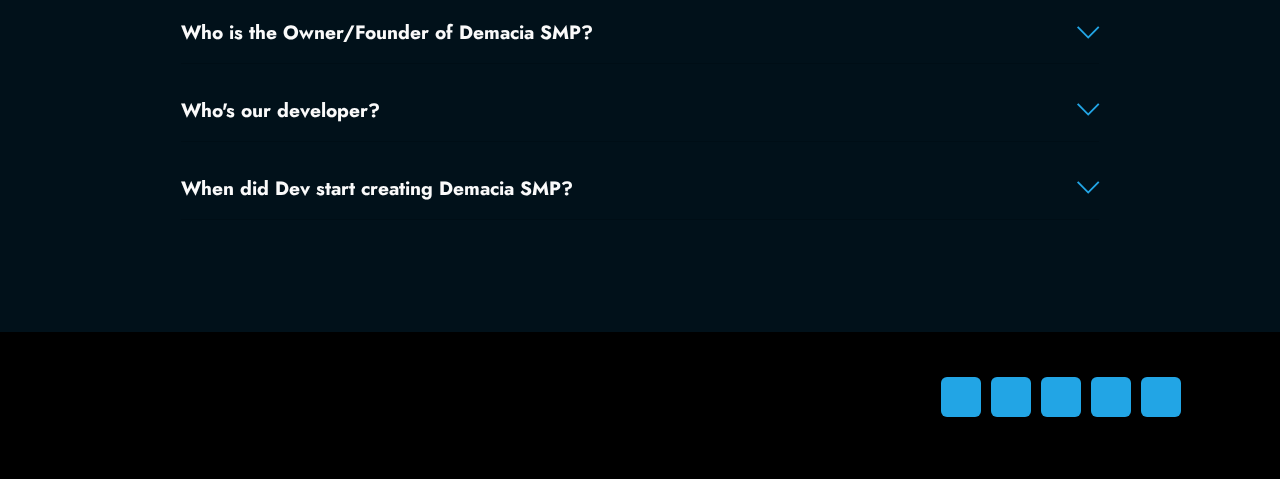
==== commit c7287095: "test" ====
--- a/index.html
+++ b/index.html
@@ -59,7 +59,7 @@
             </button>
             <div class="collapse navbar-collapse" id="navbarSupportedContent">
                 <ul class="navbar-nav nav-dropdown" data-app-modern-menu="true"><li class="nav-item"><a class="nav-link link text-white text-primary display-4" href="index.html#features13-2">What is Demacia</a></li>
-                    <li class="nav-item"><a class="nav-link link text-white text-primary display-4" href="index.html#features24-4">How to join</a></li><li class="nav-item"><a class="nav-link link text-white text-primary display-4" href="https://forum.hypixel.net" target="_blank">Forums</a></li>
+                    <li class="nav-item"><a class="nav-link link text-white text-primary display-4" href="index.html#features24-4">How to join</a></li><li class="nav-item"><a class="nav-link link text-white text-primary display-4" href="forum.html" target="_blank">Forums</a></li>
                     <li class="nav-item"><a class="nav-link link text-white text-primary display-4" href="rules.html">Rules</a>
                     </li></ul>
                 
@@ -86,7 +86,7 @@
                     <h1 class="mbr-section-title mbr-fonts-style mb-3 display-1"><strong>play.demacia.fun</strong></h1>
                     <p class="mbr-text mbr-fonts-style display-7">Demacia SMP is a Minecraft MMORPG server inspired by the legendary city of Demacia! Dive into epic battles, rich lore, and powerful clans. Choose your skills, embark on quests, explore dungeons, and conquer territories. With a blend of survival and RPG elements, Demacia SMP offers endless adventure and a vibrant community for every hero’s journey.</p>
                     <div class="mbr-section-btn mt-3"><a class="btn btn-primary display-4" href="https://discord.gg/xwkrJdxHNs" target="_blank">Discord Server</a>
-                        <a class="btn btn-info-outline display-4" href="https://site.demacia.fun" target="_blank">Forums &gt;</a></div>
+                        <a class="btn btn-info-outline display-4" href="https://site.demacia.fun" target="_blank"><a class="nav-link link text-white text-primary display-4" href="forum.html" target="_blank">Community Forums</a> &gt;</a></div>
                 </div>
             </div>
         </div>
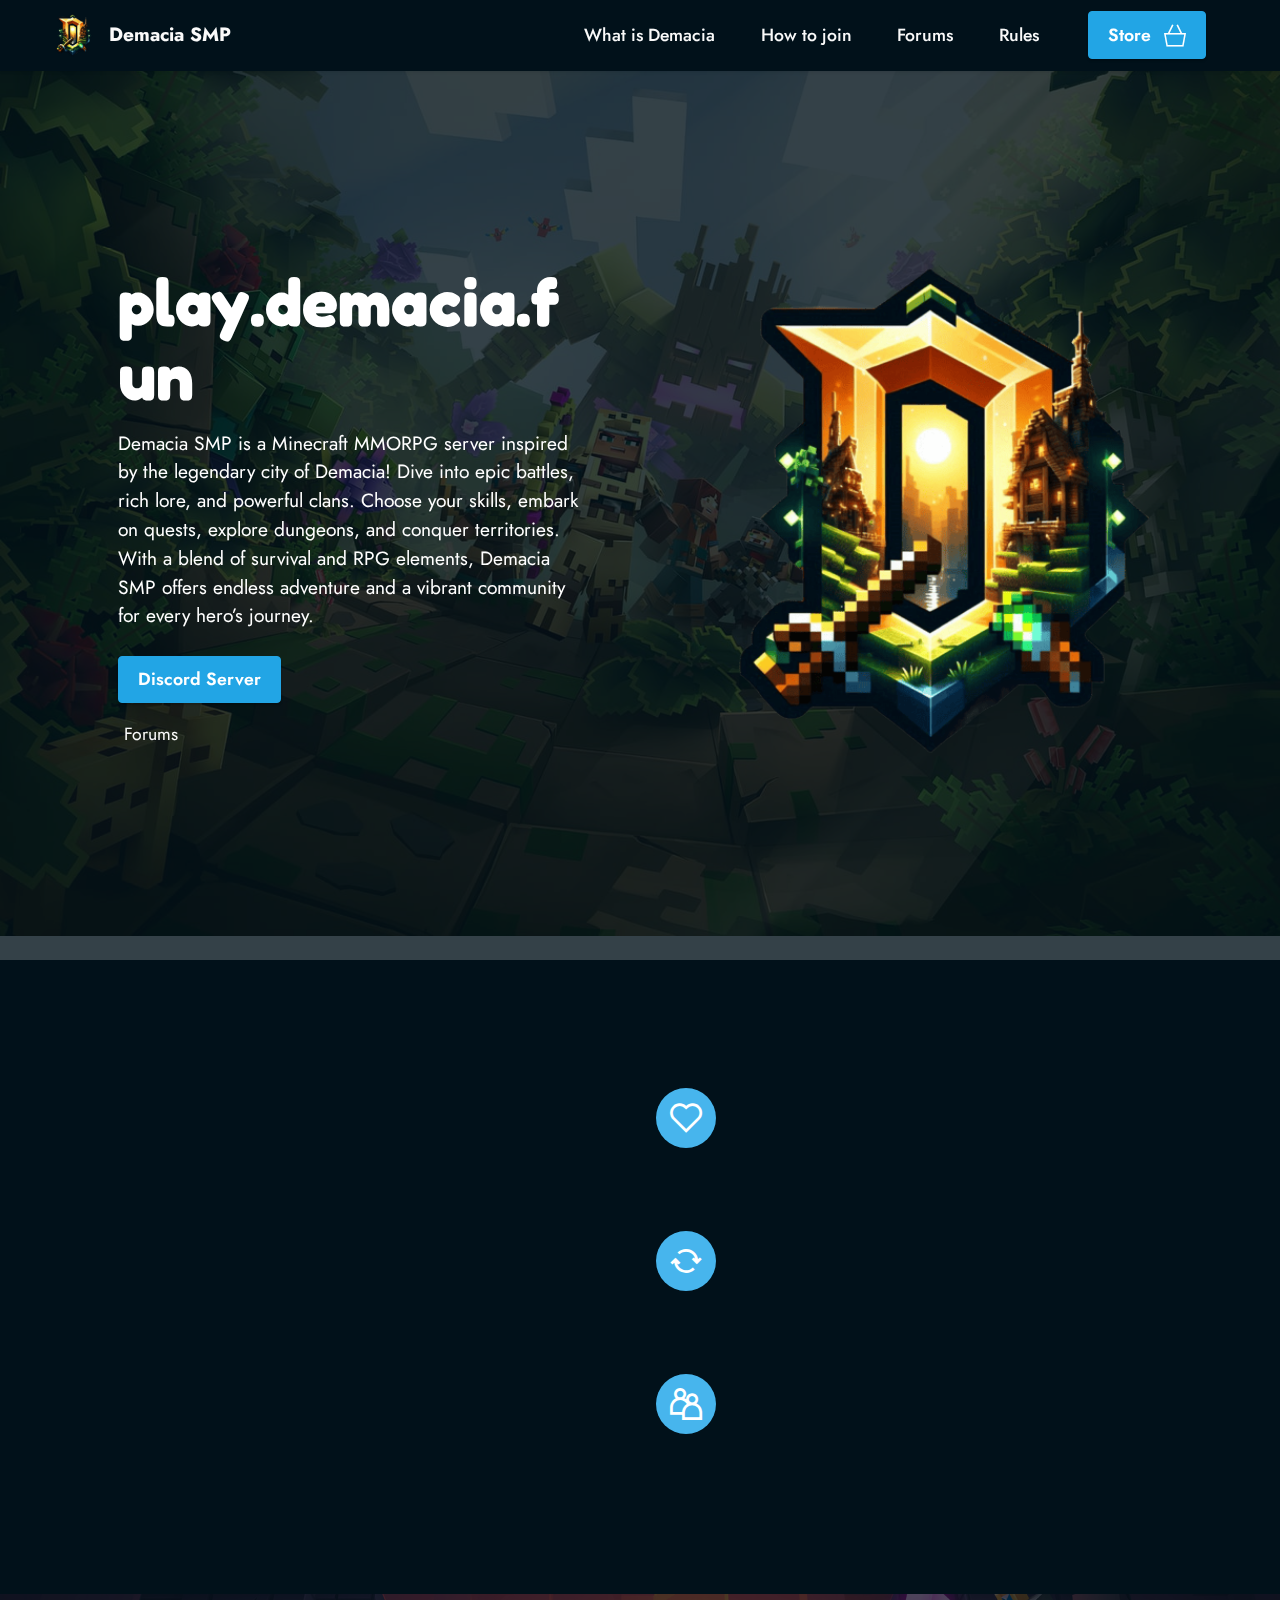
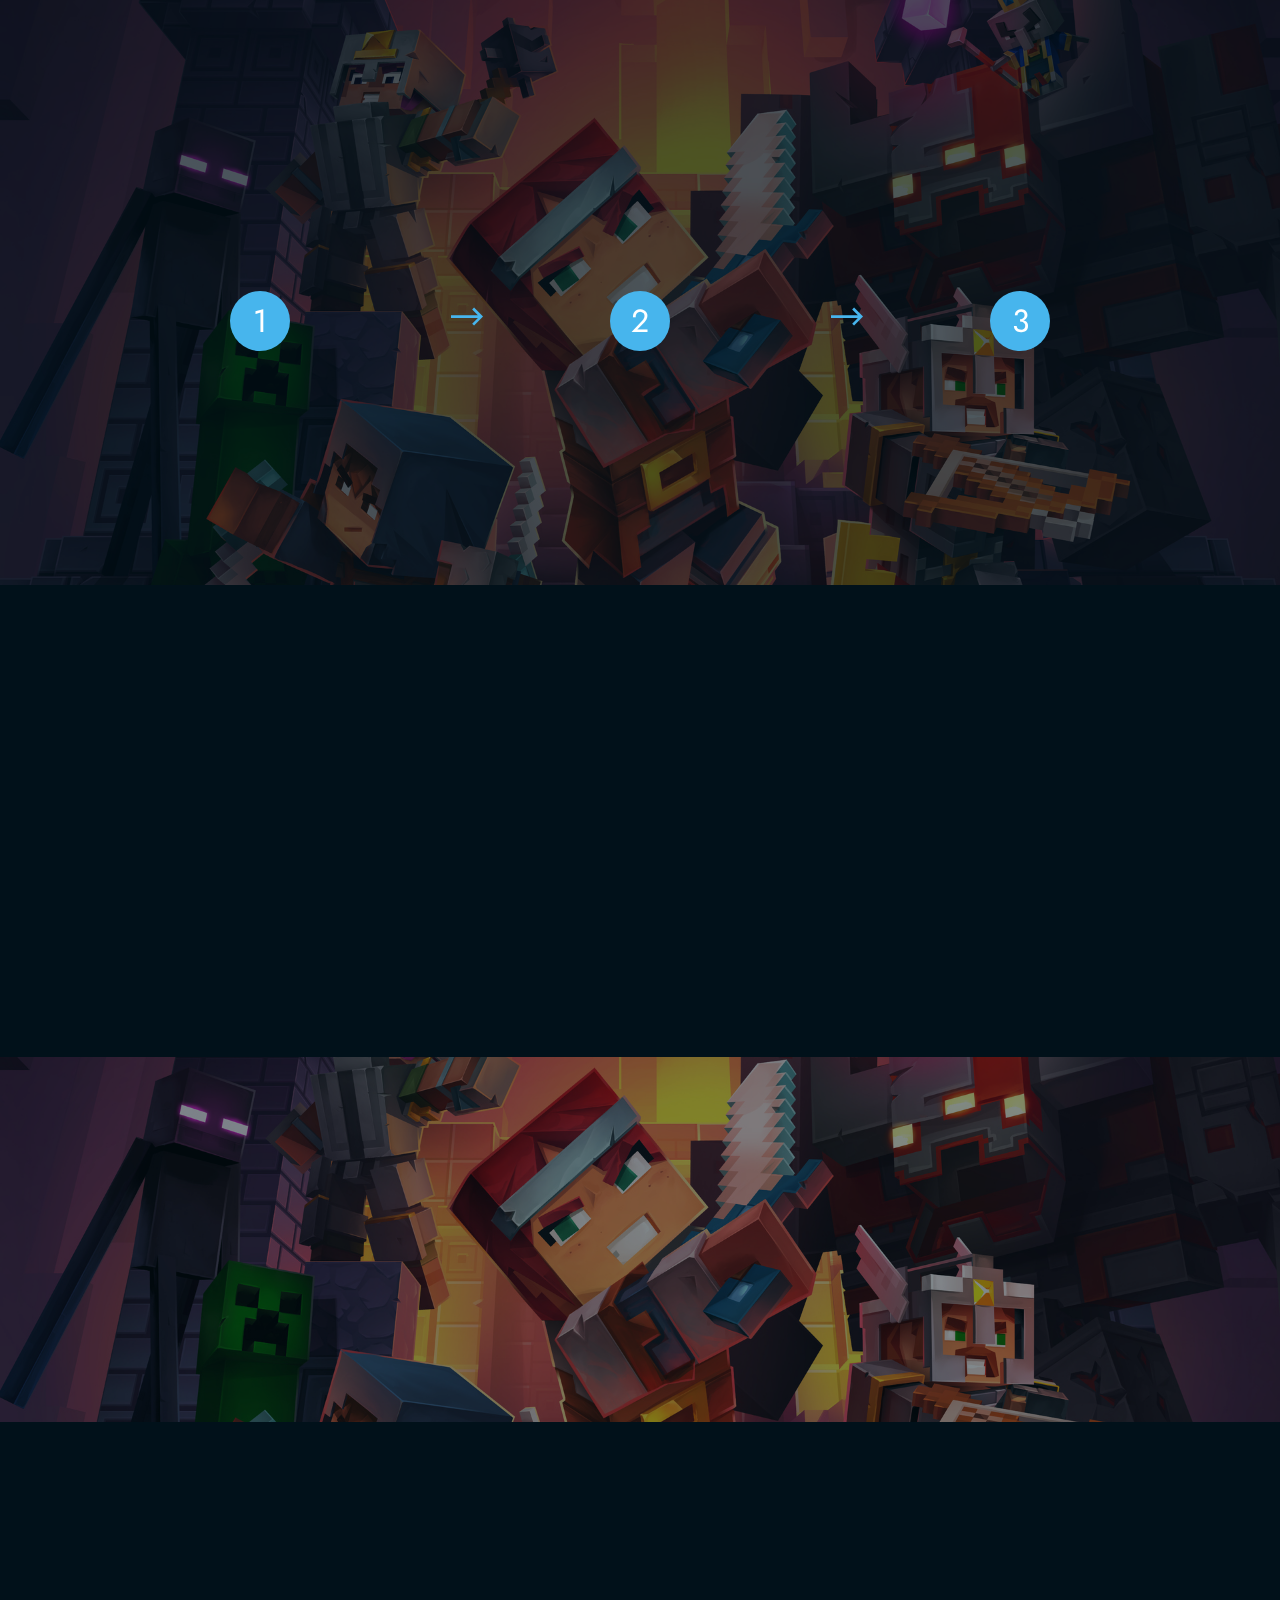
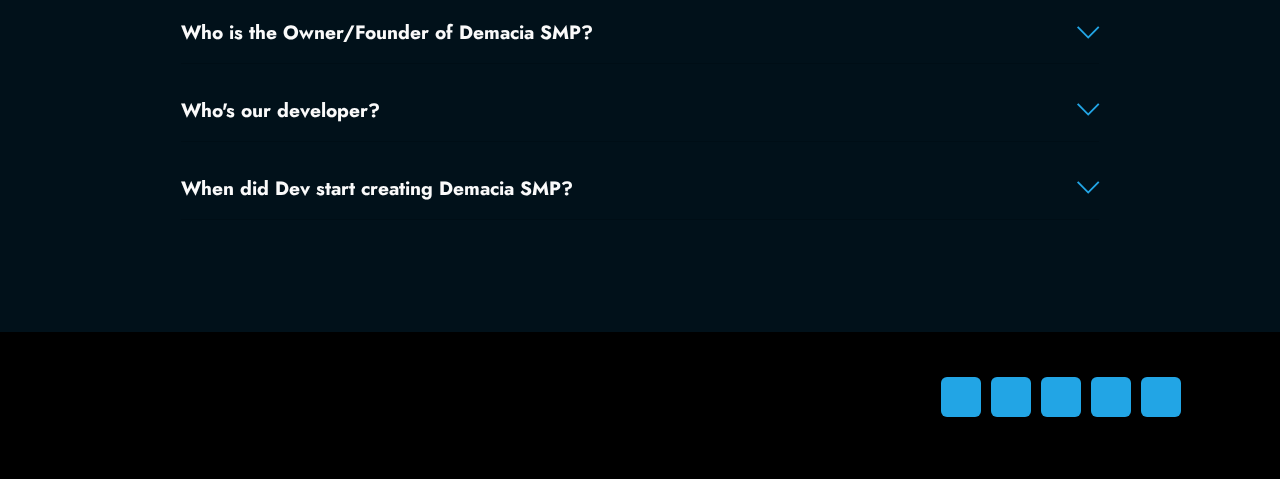
==== commit 7630d149: "forum revamp" ====
--- a/index.html
+++ b/index.html
@@ -86,7 +86,7 @@
                     <h1 class="mbr-section-title mbr-fonts-style mb-3 display-1"><strong>play.demacia.fun</strong></h1>
                     <p class="mbr-text mbr-fonts-style display-7">Demacia SMP is a Minecraft MMORPG server inspired by the legendary city of Demacia! Dive into epic battles, rich lore, and powerful clans. Choose your skills, embark on quests, explore dungeons, and conquer territories. With a blend of survival and RPG elements, Demacia SMP offers endless adventure and a vibrant community for every hero’s journey.</p>
                     <div class="mbr-section-btn mt-3"><a class="btn btn-primary display-4" href="https://discord.gg/xwkrJdxHNs" target="_blank">Discord Server</a>
-                        <a class="btn btn-info-outline display-4" href="https://site.demacia.fun" target="_blank"><a class="nav-link link text-white text-primary display-4" href="forum.html" target="_blank">Community Forums</a> &gt;</a></div>
+                        <a class="btn btn-info-outline display-4" href="https://site.demacia.fun" target="_blank"><a class="nav-link link text-white text-primary display-4" href="forum.html" target="_blank">Forums</a> &gt;</a></div>
                 </div>
             </div>
         </div>
